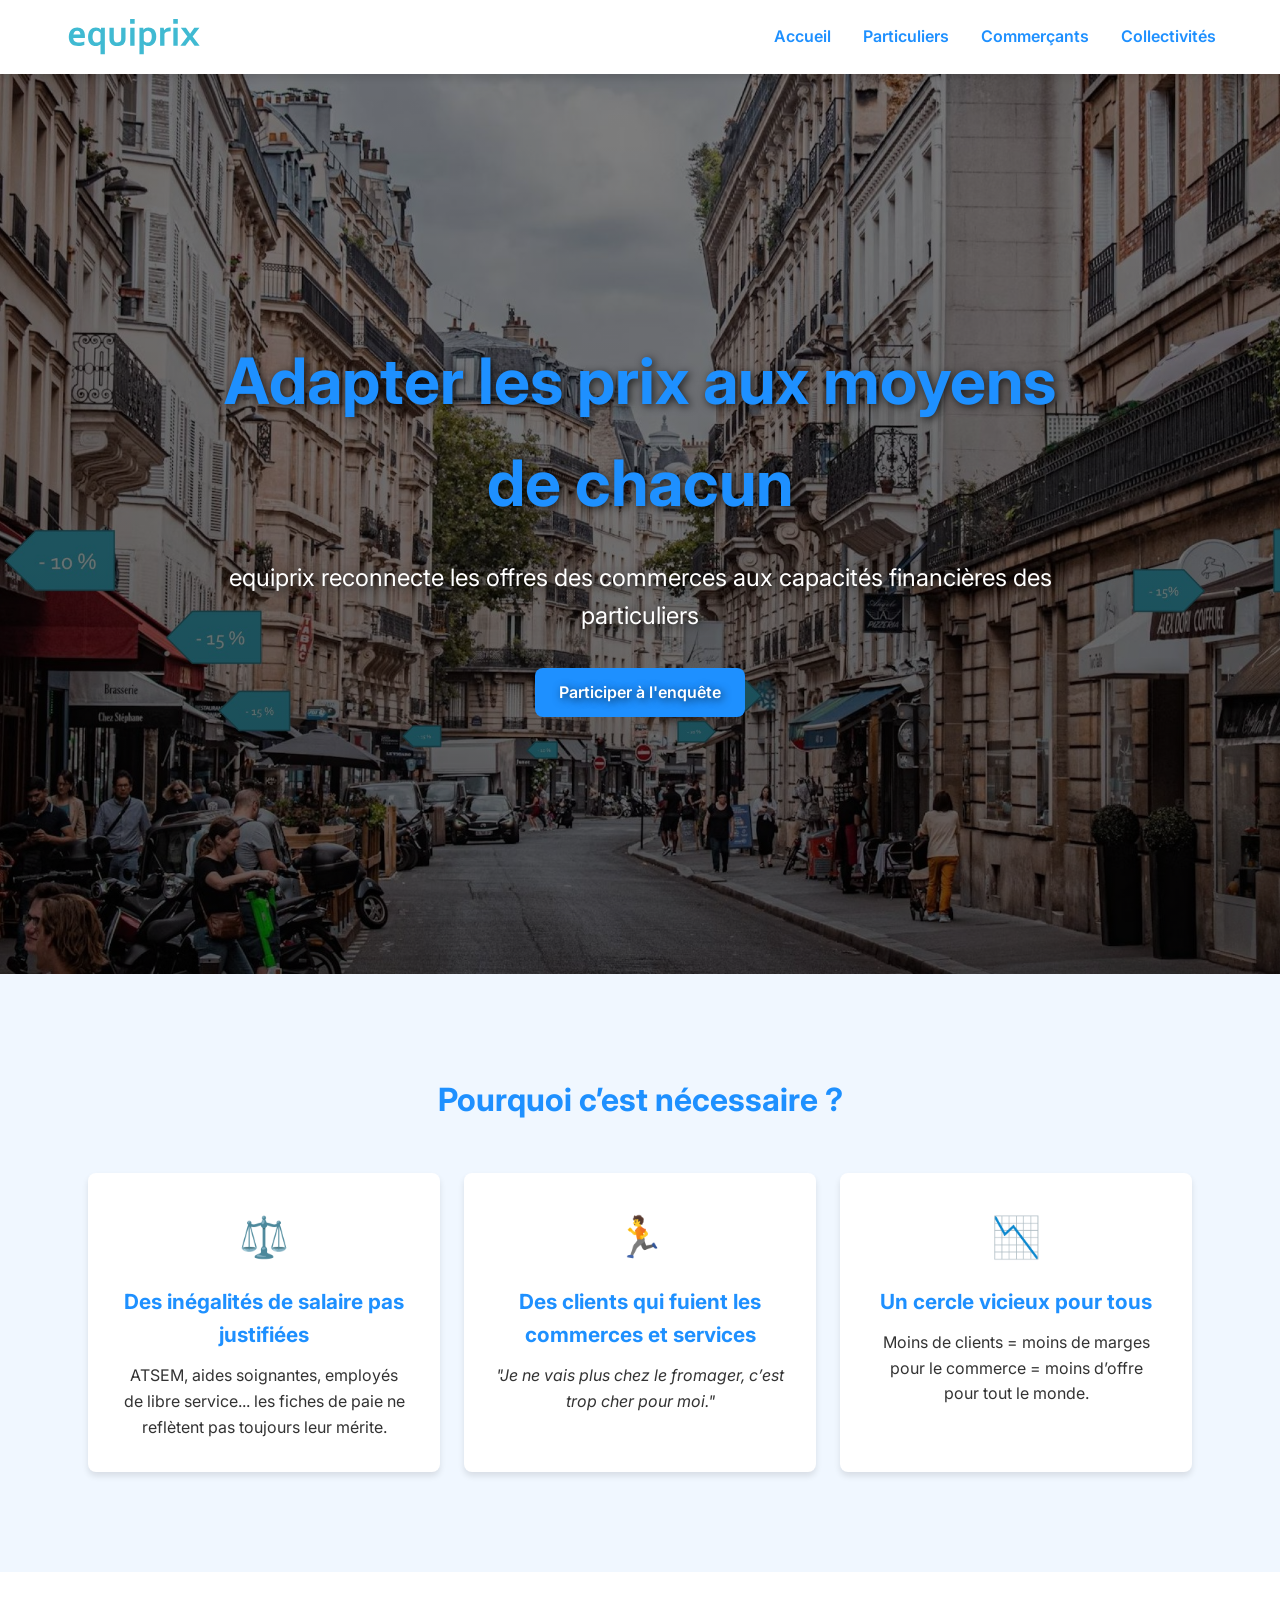
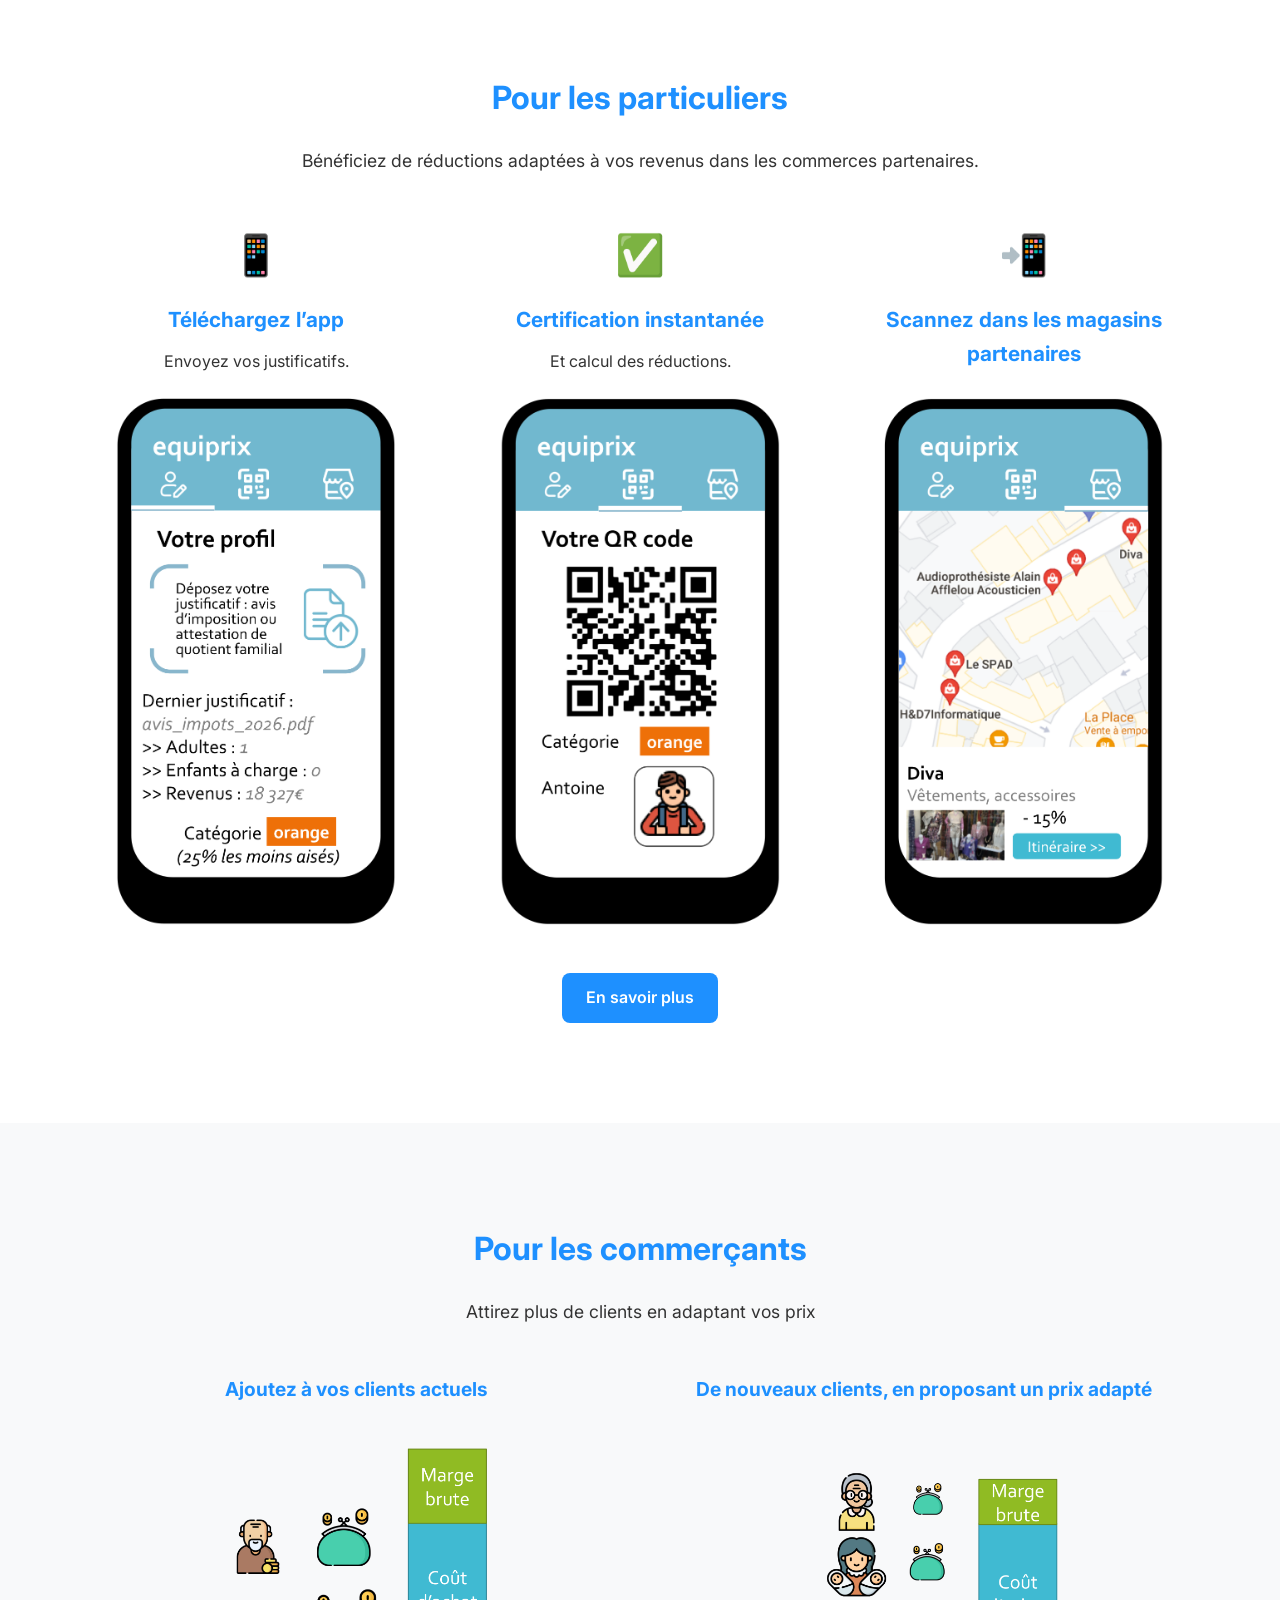
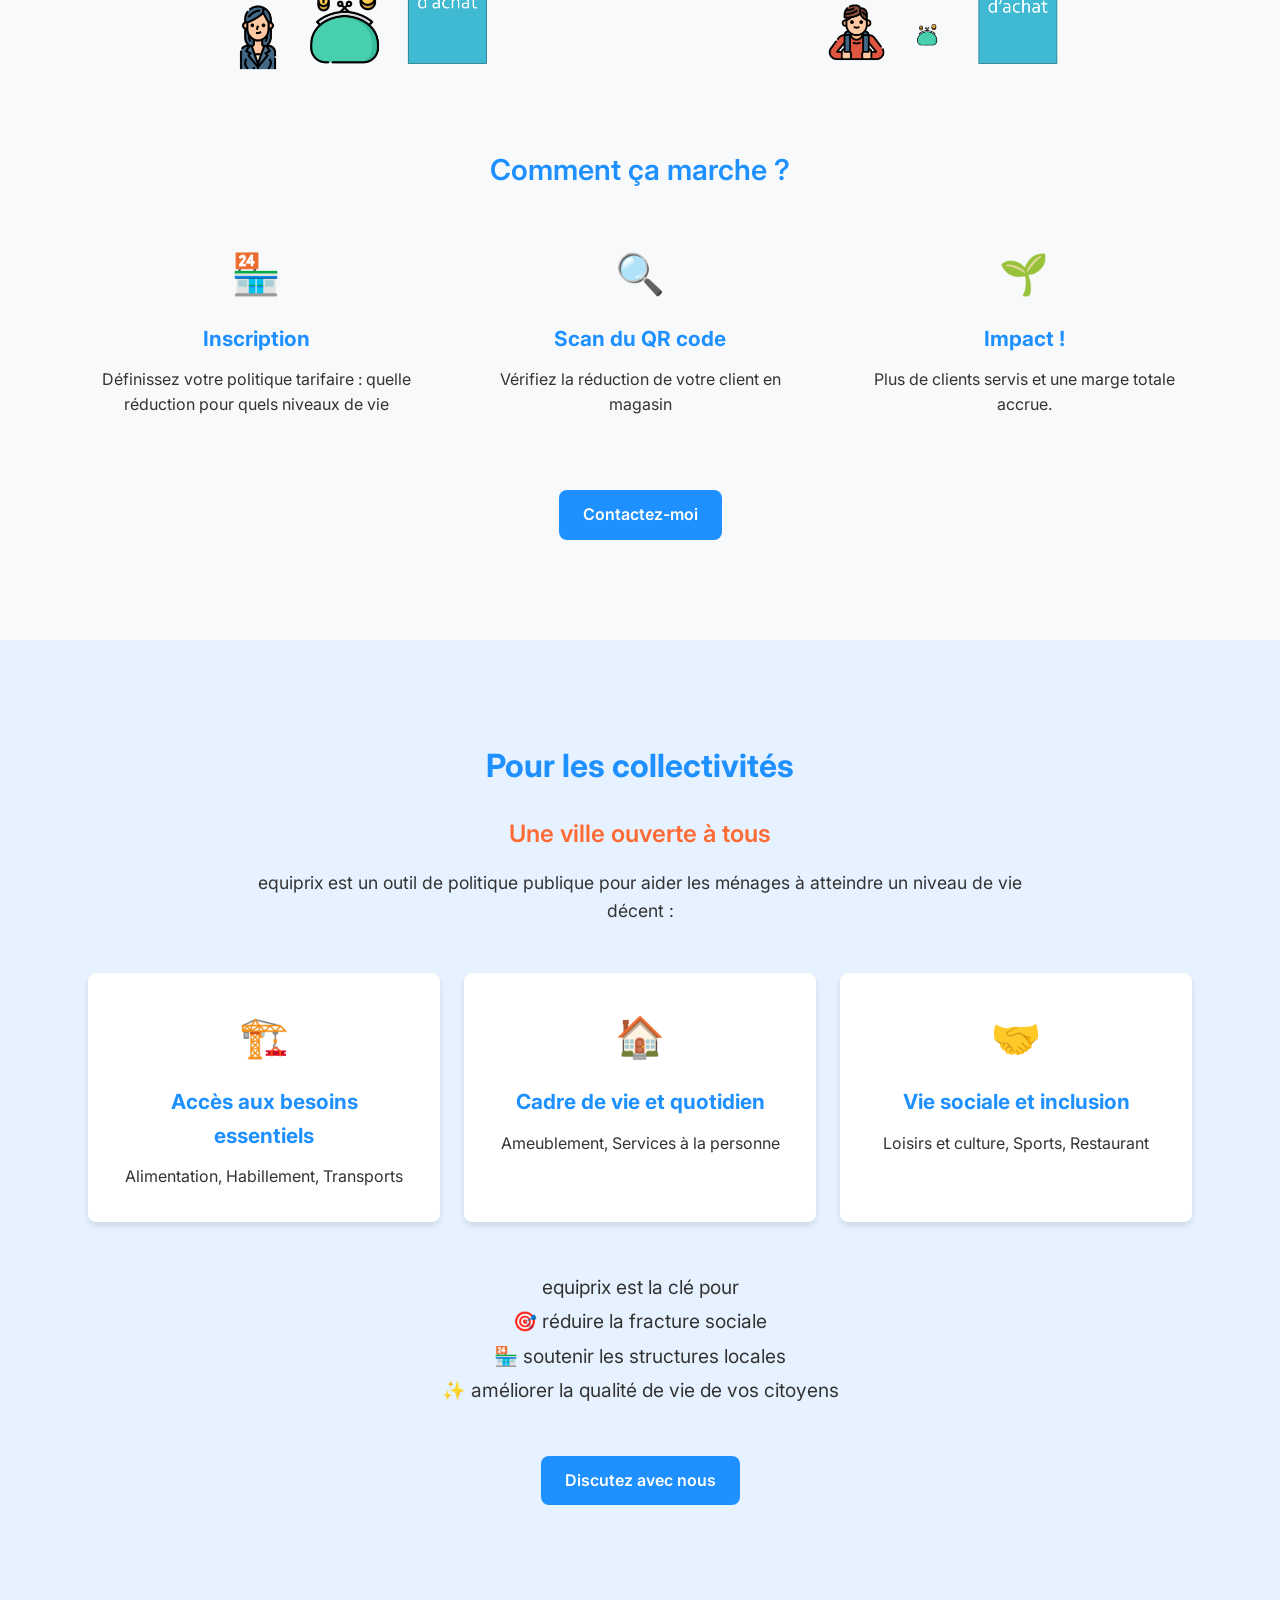
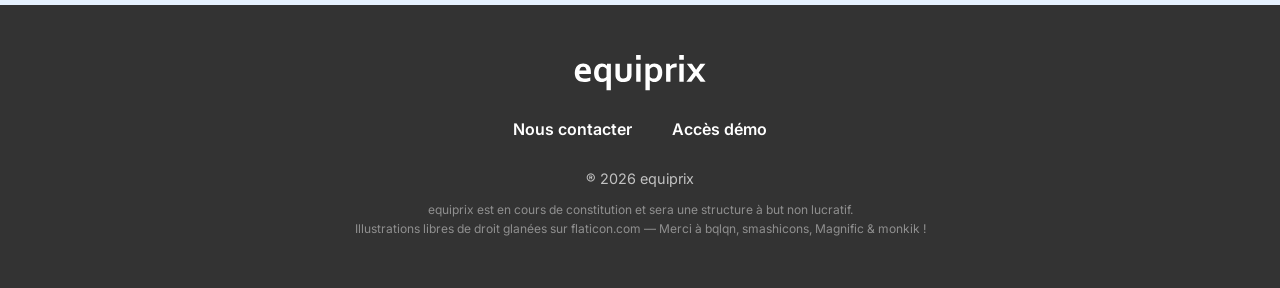
==== index.html @ dc7a2d33 "Ajout Open Graph images" ====
<!DOCTYPE html>
<html lang="fr">
<head>
    <meta charset="UTF-8">
    <meta name="viewport" content="width=device-width, initial-scale=1.0">
    <meta name="description" content="Reconnecter l’offre des commerçants à la capacité financière des particuliers">
    <meta property="og:image" content="../images/OG Page particuliers.jpg" />
    <title>equiprix | Adapter les prix aux moyens de chacun</title>
    
    <!-- Favicon (placeholder) -->
    <link rel="shortcut icon" type="image/png" href="images/favico-equiprix-32px.png" />

    <!-- Google Fonts: Inter -->
    <link rel="preconnect" href="https://fonts.googleapis.com">
    <link rel="preconnect" href="https://fonts.gstatic.com" crossorigin>
    <link href="https://fonts.googleapis.com/css2?family=Inter:wght@400;600;700&display=swap" rel="stylesheet">
    
    <!-- CSS -->
    <link rel="stylesheet" href="style.css">
</head>
<body>
    <!-- Barre de navigation -->
    <nav class="navbar">
        <div class="nav-container">
            <a href="#hero" class="logo">
                <img src="images/logo-equiprix.svg" alt="Logo equiprix" class="logo-img">
            </a>
            
            <!-- Liens desktop -->
            <div class="nav-links">
                <a href="#hero">Accueil</a>
                <a href="/particuliers/">Particuliers</a>
                <a href="#commercants">Commerçants</a>
                <a href="#collectivites">Collectivités</a>
            </div>
            
            <!-- Menu hamburger mobile -->
            <button class="hamburger" aria-label="Menu">☰</button>
        </div>
        
        <!-- Sidebar mobile -->
        <div class="nav-sidebar">
            <a href="#hero">Accueil</a>
            <a href="/particuliers/">Particuliers</a>
            <a href="#commercants">Commerçants</a>
            <a href="#collectivites">Collectivités</a>
        </div>
    </nav>

    <!-- Section Hero -->
    <section id="hero" class="hero fade-in">
        <div class="hero-overlay"></div>
        <div class="hero-content">
            <h1>Adapter les prix aux moyens de chacun</h1>
            <p class="hero-subtitle">
                equiprix reconnecte les offres des commerces aux capacités financières des particuliers
            </p>
            <!-- <a href="#particuliers" class="btn-primary">Découvrir comment</a> -->
            <a href="https://eu.jotform.com/form/262104582721047" class="btn-primary" target="_blank">Participer à l'enquête</a>
        </div>
        <img src="images/hero-background.jpg" alt="Rue commerçante avec réductions" class="hero-bg">
    </section>

    <!-- Section Pourquoi equiprix -->
    <section id="pourquoi" class="section section-why fade-in">
        <div class="container">
            <h2 class="section-title">Pourquoi c’est nécessaire ?</h2>
            <div class="cards">
                <div class="card">
                    <div class="card-icon">⚖️</div>
                    <h3>Des inégalités de salaire pas justifiées</h3>
                    <p>ATSEM, aides soignantes, employés de libre service... les fiches de paie ne reflètent pas toujours leur mérite.</p>
                </div>
                <div class="card">
                    <div class="card-icon">🏃</div>
                    <h3>Des clients qui fuient les commerces et services</h3>
                    <p><em>"Je ne vais plus chez le fromager, c’est trop cher pour moi."</em></p>
                </div>
                <div class="card">
                    <div class="card-icon">📉</div>
                    <h3>Un cercle vicieux pour tous</h3>
                    <p>Moins de clients = moins de marges pour le commerce = moins d’offre pour tout le monde. </p>
                </div>
            </div>
        </div>
    </section>

    <!-- Section Particuliers -->
    <section id="particuliers" class="section section-particuliers fade-in">
        <div class="container">
            <h2 class="section-title">Pour les particuliers</h2>
            <p class="section-intro">Bénéficiez de réductions adaptées à vos revenus dans les commerces partenaires.</p>
            
            <div class="steps">
                <div class="step">
                    <div class="step-icon">📱</div>
                    <h3>Téléchargez l’app</h3>
                    <p>Envoyez vos justificatifs.</p>
                    <img src="images/maquette_particulier_1.png" alt="Maquette application - Téléchargement" class="maquette-image">
                </div>
                <div class="step">
                    <div class="step-icon">✅</div>
                    <h3>Certification instantanée</h3>
                    <p>Et calcul des réductions.</p>
                    <img src="images/maquette_particulier_2.png" alt="Maquette application - Certification" class="maquette-image">
                </div>
                <div class="step">
                    <div class="step-icon">📲</div>
                    <h3>Scannez dans les magasins partenaires</h3>
                    <img src="images/maquette_particulier_3.png" alt="Maquette application - Scan" class="maquette-image">
                </div>
            </div>
            
            <div class="section-cta">
                <a href="/particuliers/" class="btn-primary">En savoir plus</a>
            </div>
        </div>
    </section>

    <!-- Section Commerçants -->
    <section id="commercants" class="section section-commercants fade-in">
        <div class="container">
            <h2 class="section-title">Pour les commerçants</h2>
            <p class="section-intro">Attirez plus de clients en adaptant vos prix</p>
            
            <div class="commercants-intro" >
                <div class="commercants-item">
                    <h4>Ajoutez à vos clients actuels</h4>
                    <img src="images/clients_existants.png" alt="Clients existants" class="maquette-image">
                </div>
                <div class="commercants-item">
                    <h4>De nouveaux clients, en proposant un prix adapté</h4>
                    <img src="images/nouveaux_clients.png" alt="Nouveaux clients" class="maquette-image">
                </div>
            </div>
            
            <h3 class="subsection-title">Comment ça marche ?</h3>
            <div class="steps">
                <div class="step">
                    <div class="step-icon">🏪</div>
                    <h3>Inscription</h3>
                    <p>Définissez votre politique tarifaire : quelle réduction pour quels niveaux de vie</p>
                </div>
                <div class="step">
                    <div class="step-icon">🔍</div>
                    <h3>Scan du QR code</h3>
                    <p>Vérifiez la réduction de votre client en magasin</p>
                </div>
                <div class="step">
                    <div class="step-icon">🌱</div>
                    <h3>Impact !</h3>
                    <p>Plus de clients servis et une marge totale accrue.</p>
                </div>
            </div>
            
            <div class="section-cta">
                <a href="https://c1b33ef6.sibforms.com/v2/serve/[base64]" 
                   class="btn-primary" target="_blank" rel="noopener noreferrer">
                    Contactez-moi
                </a>
            </div>
        </div>
    </section>

    <!-- Section Collectivités -->
    <section id="collectivites" class="section section-collectivites fade-in">
        <div class="container">
            <h2 class="section-title">Pour les collectivités</h2>
            <p class="section-slogan">Une ville ouverte à tous</p>
            <p class="section-intro">
                equiprix est un outil de politique publique pour aider les ménages à atteindre un niveau de vie décent :
            </p>
            
            <div class="piliers">
                <div class="pilier">
                    <div class="pilier-icon">🏗️</div>
                    <h3>Accès aux besoins essentiels</h3>
                    <p>Alimentation, Habillement, Transports</p>
                </div>
                <div class="pilier">
                    <div class="pilier-icon">🏠</div>
                    <h3>Cadre de vie et quotidien</h3>
                    <p>Ameublement, Services à la personne</p>
                </div>
                <div class="pilier">
                    <div class="pilier-icon">🤝</div>
                    <h3>Vie sociale et inclusion</h3>
                    <p>Loisirs et culture, Sports, Restaurant</p>
                </div>
            </div>
            
            <div class="benefices">
                <p class="benefices-text">
                    equiprix est la clé pour
                    <br>🎯 réduire la fracture sociale
                    <br>🏪 soutenir les structures locales
                    <br>✨ améliorer la qualité de vie de vos citoyens
                </p>
            </div>
            
            <div class="section-cta">
                <a href="https://calendar.app.google/3XkuoRgNBXNM6AVt6" 
                   class="btn-primary" target="_blank" rel="noopener noreferrer">
                    Discutez avec nous
                </a>
            </div>
        </div>
    </section>

    <!-- Footer -->
    <footer class="footer">
        <div class="container">
            <div class="footer-content">
                <div class="footer-logo">
                    <img src="images/logo-equiprix.svg" alt="Logo equiprix" class="logo-img">
                </div>
                <div class="footer-links">
                    <a href="mailto:maxime@equiprix.fr" class="footer-link">Nous contacter</a>
                    <a href="https://www.figma.com/proto/oElbUH0pVMuD44kOiHNxs9/Proto-equiprix?node-id=0-1&t=BwuTNyHQGHvzS19R-1" class="footer-link">Accès démo</a>
                </div>

                <p class="copyright">&reg; 2026 equiprix</p>
                <p class="footer-mentions">equiprix est en cours de constitution et sera une structure à but non lucratif.</p>
                <p class="footer-mentions">Illustrations libres de droit glanées sur flaticon.com — Merci à bqlqn, smashicons, Magnific &amp; monkik !</p>
            </div>
        </div>
    </footer>

    <!-- JavaScript -->
    <script>
        // Menu mobile
        document.querySelector(".hamburger").addEventListener("click", function() {
            document.querySelector(".nav-sidebar").classList.toggle("open");
        });

        // Fermer le menu mobile en cliquant sur un lien
        document.querySelectorAll(".nav-sidebar a").forEach(link => {
            link.addEventListener("click", function() {
                document.querySelector(".nav-sidebar").classList.remove("open");
            });
        });

        // Fade-in au scroll
        const observer = new IntersectionObserver((entries) => {
            entries.forEach(entry => {
                if (entry.isIntersecting) {
                    entry.target.classList.add("visible");
                }
            });
        }, {
            threshold: 0.1
        });

        document.querySelectorAll(".fade-in").forEach(el => observer.observe(el));
    </script>
</body>
</html>
---- style.css ----
/* ============================================
   VARIABLES CSS
   ============================================ */
:root {
    --primary-color: #1E90FF;
    --secondary-color: #FF6B35;
    --light-gray: #F8F9FA;
    --dark-gray: #333;
    --white: #FFFFFF;
    --shadow: 0 4px 6px rgba(0, 0, 0, 0.1);
    --shadow-hover: 0 6px 12px rgba(0, 0, 0, 0.15);
    --border-radius: 8px;
    --transition: all 0.3s ease;
    
    /* Couleurs de fond pour les sections */
    --bg-why: #F0F7FF;
    --bg-particuliers: #FFFFFF;
    --bg-commercants: #F8F9FA;
    --bg-collectivites: #E6F2FF;
}

/* ============================================
   RESET & BASE
   ============================================ */
* {
    margin: 0;
    padding: 0;
    box-sizing: border-box;
}

html {
    scroll-behavior: smooth;
}

body {
    font-family: 'Inter', sans-serif;
    line-height: 1.6;
    color: var(--dark-gray);
    background-color: var(--white);
    overflow-x: hidden;
}

/* ============================================
   NAVIGATION
   ============================================ */
.navbar {
    position: sticky;
    top: 0;
    background-color: var(--white);
    box-shadow: var(--shadow);
    z-index: 1000;
    padding: 16px 0;
}

.nav-container {
    max-width: 1200px;
    margin: 0 auto;
    padding: 0 24px;
    display: flex;
    justify-content: space-between;
    align-items: center;
}

.logo {
    display: flex;
    align-items: center;
    text-decoration: none;
}

.logo-img {
    height: 40px;
    width: auto;
}

.nav-links {
    display: none;
    gap: 32px;
}

.nav-links a {
    text-decoration: none;
    color: var(--primary-color);
    font-weight: 600;
    transition: var(--transition);
    padding: 8px 0;
    position: relative;
}

.nav-links a::after {
    content: '';
    position: absolute;
    bottom: 0;
    left: 0;
    width: 0;
    height: 2px;
    background-color: var(--secondary-color);
    transition: var(--transition);
}

.nav-links a:hover {
    color: var(--secondary-color);
}

.nav-links a:hover::after {
    width: 100%;
}

/* Hamburger menu (mobile) */
.hamburger {
    display: block;
    background: none;
    border: none;
    font-size: 1.5rem;
    cursor: pointer;
    color: var(--primary-color);
    padding: 8px;
}

/* Sidebar mobile */
.nav-sidebar {
    position: fixed;
    top: 0;
    right: -100%;
    width: 80%;
    max-width: 300px;
    height: 100vh;
    background-color: rgba(255, 255, 255, 0.98);
    box-shadow: -4px 0 12px rgba(0, 0, 0, 0.1);
    padding: 80px 24px 24px;
    display: flex;
    flex-direction: column;
    gap: 24px;
    transition: var(--transition);
    z-index: 999;
}

.nav-sidebar.open {
    right: 0;
}

.nav-sidebar a {
    text-decoration: none;
    color: var(--primary-color);
    font-weight: 600;
    font-size: 1.1rem;
    padding: 12px 0;
    border-bottom: 1px solid rgba(0, 0, 0, 0.05);
}

.nav-sidebar a:hover {
    color: var(--secondary-color);
}

/* ============================================
   SECTIONS
   ============================================ */
.section {
    padding: 80px 0;
}

.container {
    max-width: 1200px;
    margin: 0 auto;
    padding: 0 24px;
}

.section-title {
    text-align: center;
    color: var(--primary-color);
    font-size: 2rem;
    font-weight: 700;
    margin-bottom: 24px;
}

.section-slogan {
    text-align: center;
    color: var(--secondary-color);
    font-size: 1.5rem;
    font-weight: 600;
    margin-bottom: 16px;
}

.section-intro {
    text-align: center;
    font-size: 1.1rem;
    color: var(--dark-gray);
    max-width: 800px;
    margin: 0 auto 48px;
}

.subsection-title {
    text-align: center;
    color: var(--primary-color);
    font-size: 1.8rem;
    font-weight: 600;
    margin: 48px 0 32px;
}

.section-cta {
    text-align: center;
    margin-top: 48px;
}

/* Couleurs de fond pour chaque section */
.section-why {
    background-color: var(--bg-why);
}

.section-particuliers {
    background-color: var(--bg-particuliers);
}

.section-commercants {
    background-color: var(--bg-commercants);
}

.section-collectivites {
    background-color: var(--bg-collectivites);
}

/* ============================================
   HERO
   ============================================ */
.hero {
    position: relative;
    height: 100vh;
    min-height: 600px;
    display: flex;
    align-items: center;
    justify-content: center;
    overflow: hidden;
    color: var(--white);
}

.hero-bg {
    position: absolute;
    top: 0;
    left: 0;
    width: 100%;
    height: 100%;
    object-fit: cover;
    z-index: -1;
}

.hero-overlay {
    position: absolute;
    top: 0;
    left: 0;
    width: 100%;
    height: 100%;
    /* Modification 1: gradient plus sombre pour meilleure lisibilite */
    background: linear-gradient(to bottom, rgba(0, 0, 0, 0.5), rgba(0, 0, 0, 0.6));
    z-index: 0;
}

.hero-content {
    text-align: center;
    z-index: 1;
    max-width: 900px;
    padding: 0 24px;
    text-shadow: 2px 2px 8px rgba(0, 0, 0, 0.7);
}

.hero h1 {
    font-size: 2.5rem;
    font-weight: 700;
    margin-bottom: 24px;
    color: var(--primary-color);
}

.hero-subtitle {
    font-size: 1.2rem;
    margin-bottom: 32px;
    line-height: 1.6;
}

/* ============================================
   CARTES (Pourquoi equiprix)
   ============================================ */
.cards {
    display: grid;
    grid-template-columns: 1fr;
    gap: 24px;
    margin-top: 48px;
}

.card {
    background-color: var(--white);
    border-radius: var(--border-radius);
    padding: 32px;
    box-shadow: var(--shadow);
    text-align: center;
    transition: var(--transition);
}

.card:hover {
    transform: translateY(-4px);
    box-shadow: var(--shadow-hover);
}

.card-icon {
    font-size: 2.5rem;
    margin-bottom: 16px;
}

.card h3 {
    color: var(--primary-color);
    font-size: 1.3rem;
    margin-bottom: 12px;
}

.card p {
    color: var(--dark-gray);
    line-height: 1.6;
}

/* ============================================
   STEPS (Particuliers & Commercants)
   ============================================ */
.steps {
    display: grid;
    grid-template-columns: 1fr;
    gap: 48px;
    margin-top: 48px;
    align-items: stretch;
}


.step {
    text-align: center;
    display: flex;
    flex-direction: column;
}

.step-icon {
    font-size: 2.5rem;
    margin-bottom: 16px;
}

.step h3 {
    color: var(--primary-color);
    font-size: 1.3rem;
    margin-bottom: 12px;
}

.step p {
    color: var(--dark-gray);
    margin-bottom: 24px;
}

.step img.maquette-image {
    margin-top: auto;
    margin-bottom: 0;
}

/* ============================================
   COMMERCANTS INTRO
   ============================================ */
.commercants-intro {
    display: grid;
    grid-template-columns: 1fr;
    gap: 32px;
    margin-top: 32px;
    justify-items: center;
    align-items: end;
}

.commercants-item {
    text-align: center;
}

.commercants-item h4 {
    color: var(--primary-color);
    font-size: 1.2rem;
    margin-bottom: 16px;
}

/* ============================================
   MAQUETTES
   ============================================ */
.maquette-image {
    width: 100%;
    max-width: 280px;
    border-radius: var(--border-radius);
    /* Modification 2: suppression de l'ombre */
    box-shadow: none;
    margin: 24px auto;
    display: block;
    position: relative;
    bottom: 0;

}

/* Conteneur pour aligner les images par le bas */
.maquette-container {
    display: flex;
    flex-direction: column;
    align-items: center;
    justify-content: flex-end;
    min-height: 300px;
    width: 100%;
}

/* ============================================
   COLLECTIVITES
   ============================================ */
.piliers {
    display: grid;
    grid-template-columns: 1fr;
    gap: 24px;
    margin-top: 48px;
}

.pilier {
    background-color: var(--white);
    border-radius: var(--border-radius);
    padding: 32px;
    box-shadow: var(--shadow);
    text-align: center;
    transition: var(--transition);
}

.pilier:hover {
    transform: translateY(-4px);
    box-shadow: var(--shadow-hover);
}

.pilier-icon {
    font-size: 2.5rem;
    margin-bottom: 16px;
}

.pilier h3 {
    color: var(--primary-color);
    font-size: 1.3rem;
    margin-bottom: 12px;
}

.pilier p {
    color: var(--dark-gray);
    line-height: 1.6;
}

.benefices {
    margin-top: 48px;
    text-align: center;
}

.benefices-text {
    font-size: 1.2rem;
    color: var(--dark-gray);
    line-height: 1.8;
    max-width: 800px;
    margin: 0 auto;
}

/* ============================================
   FOOTER
   ============================================ */
.footer {
    background-color: var(--dark-gray);
    color: var(--white);
    padding: 48px 0;
}

.footer-content {
    text-align: center;
}

.footer-logo {
    display: flex;
    align-items: center;
    justify-content: center;
    margin-bottom: 24px;
}

.footer-logo .logo-img {
    height: 40px;
    filter: brightness(0) invert(1);
}

.footer-link {
    color: var(--white);
    text-decoration: none;
    font-weight: 600;
    transition: var(--transition);
}

.footer-link:hover {
    color: var(--secondary-color);
}

/* Liens principaux du footer, aérés sur une même ligne */
.footer-links {
    display: flex;
    justify-content: center;
    flex-wrap: wrap;
    gap: 8px 40px;
    margin-bottom: 24px;
}

.copyright {
    margin-top: 0px;
    margin-bottom: 12px;
    color: rgba(255, 255, 255, 0.7);
    font-size: 0.9rem;
}

/* Mentions secondaires : discrètes, pas des infos essentielles */
.footer-mentions {
    margin: 2px 0;
    color: rgba(255, 255, 255, 0.45);
    font-size: 0.75rem;
    line-height: 1.4;
    max-width: 640px;
    margin-left: auto;
    margin-right: auto;
}

/* ============================================
   BOUTONS
   ============================================ */
.btn-primary {
    display: inline-block;
    background-color: var(--primary-color);
    color: var(--white);
    border: none;
    padding: 12px 24px;
    border-radius: var(--border-radius);
    cursor: pointer;
    transition: var(--transition);
    text-decoration: none;
    font-weight: 600;
    font-size: 1rem;
}

.btn-primary:hover {
    background-color: #1976D2;
    transform: translateY(-2px);
    box-shadow: 0 6px 12px rgba(30, 144, 255, 0.3);
}

/* ============================================
   ANIMATIONS
   ============================================ */
.fade-in {
    opacity: 0;
    transform: translateY(20px);
    transition: opacity 0.6s ease, transform 0.6s ease;
}

.fade-in.visible {
    opacity: 1;
    transform: translateY(0);
}

/* ============================================
   RESPONSIVE
   ============================================ */
@media (min-width: 768px) {
    .nav-links {
        display: flex;
    }
    
    .hamburger {
        display: none;
    }
    
    .section {
        padding: 100px 0;
    }
    
    .hero h1 {
        font-size: 3.5rem;
    }
    
    .hero-subtitle {
        font-size: 1.5rem;
    }
    
    .cards {
        grid-template-columns: repeat(3, 1fr);
    }
    
    .steps {
        grid-template-columns: repeat(3, 1fr);
    }
    
    .commercants-intro {
        grid-template-columns: repeat(2, 1fr);
    }
    
    .piliers {
        grid-template-columns: repeat(3, 1fr);
    }

    /* Modification 3: Alignement des images par le bas sur desktop */
    .step,
    .commercants-item {
        display: flex;
        flex-direction: column;
        align-items: center;
    }
    
    .maquette-container {
        flex: 1;
        display: flex;
        flex-direction: column;
        justify-content: flex-end;
        align-items: center;
    }
}

@media (min-width: 1024px) {
    .container {
        padding: 0 48px;
    }
    
    .hero h1 {
        font-size: 4rem;
    }
}

/* ============================================
   UTILITAIRES
   ============================================ */
/* Masquer le sidebar par defaut sur desktop */
@media (min-width: 768px) {
    .nav-sidebar {
        display: none;
    }
}
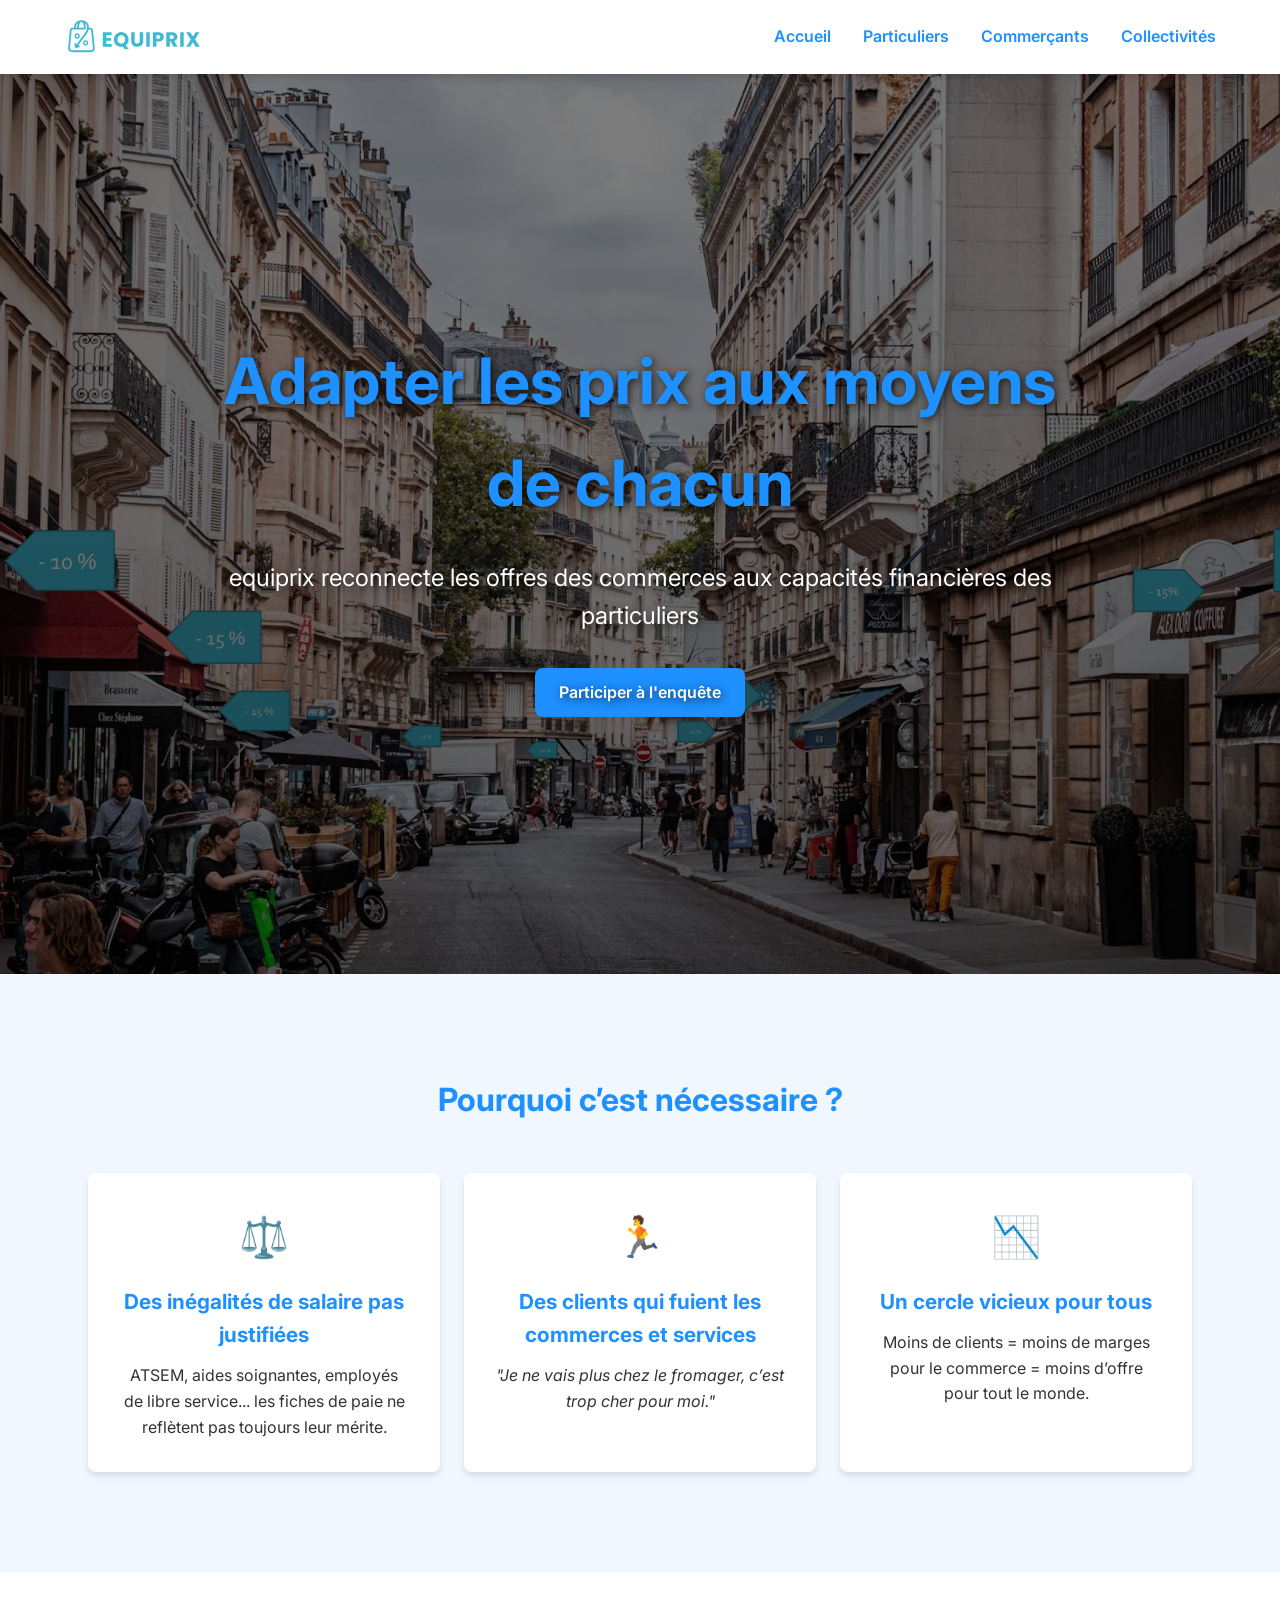
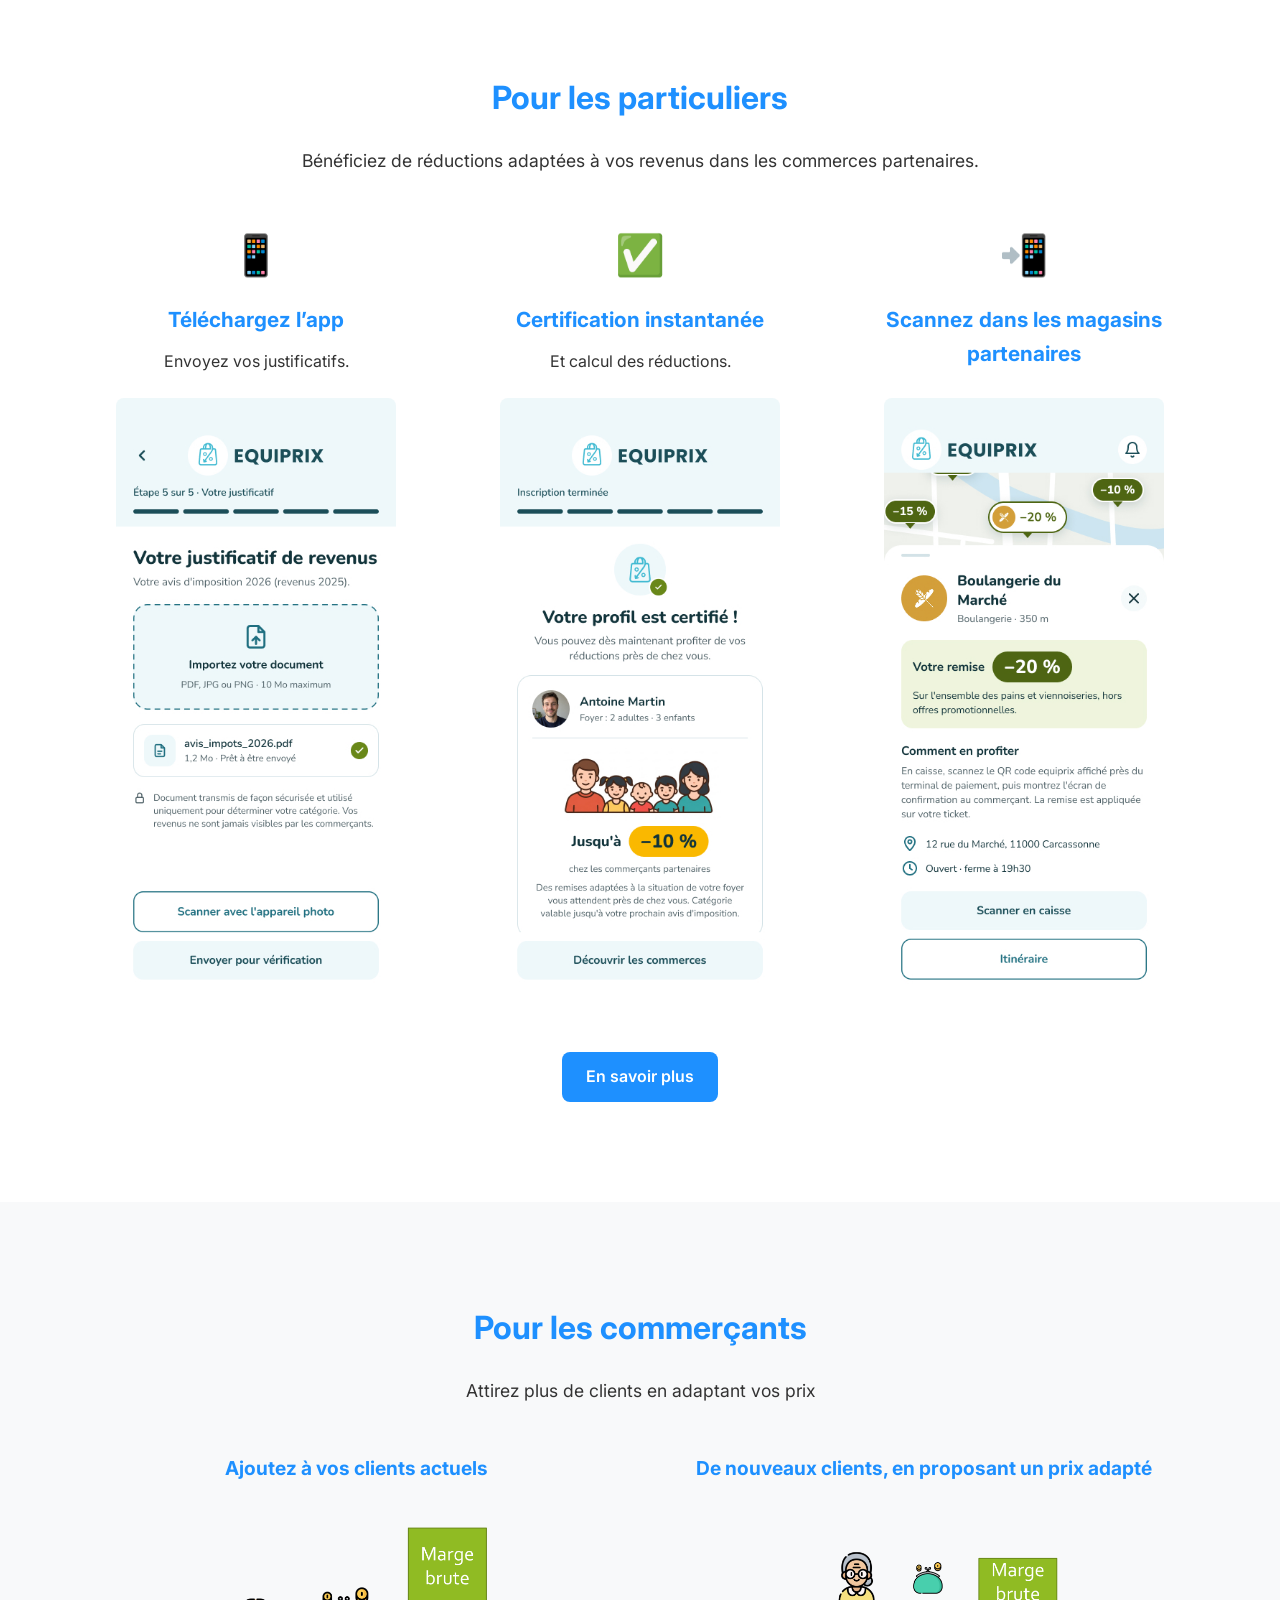
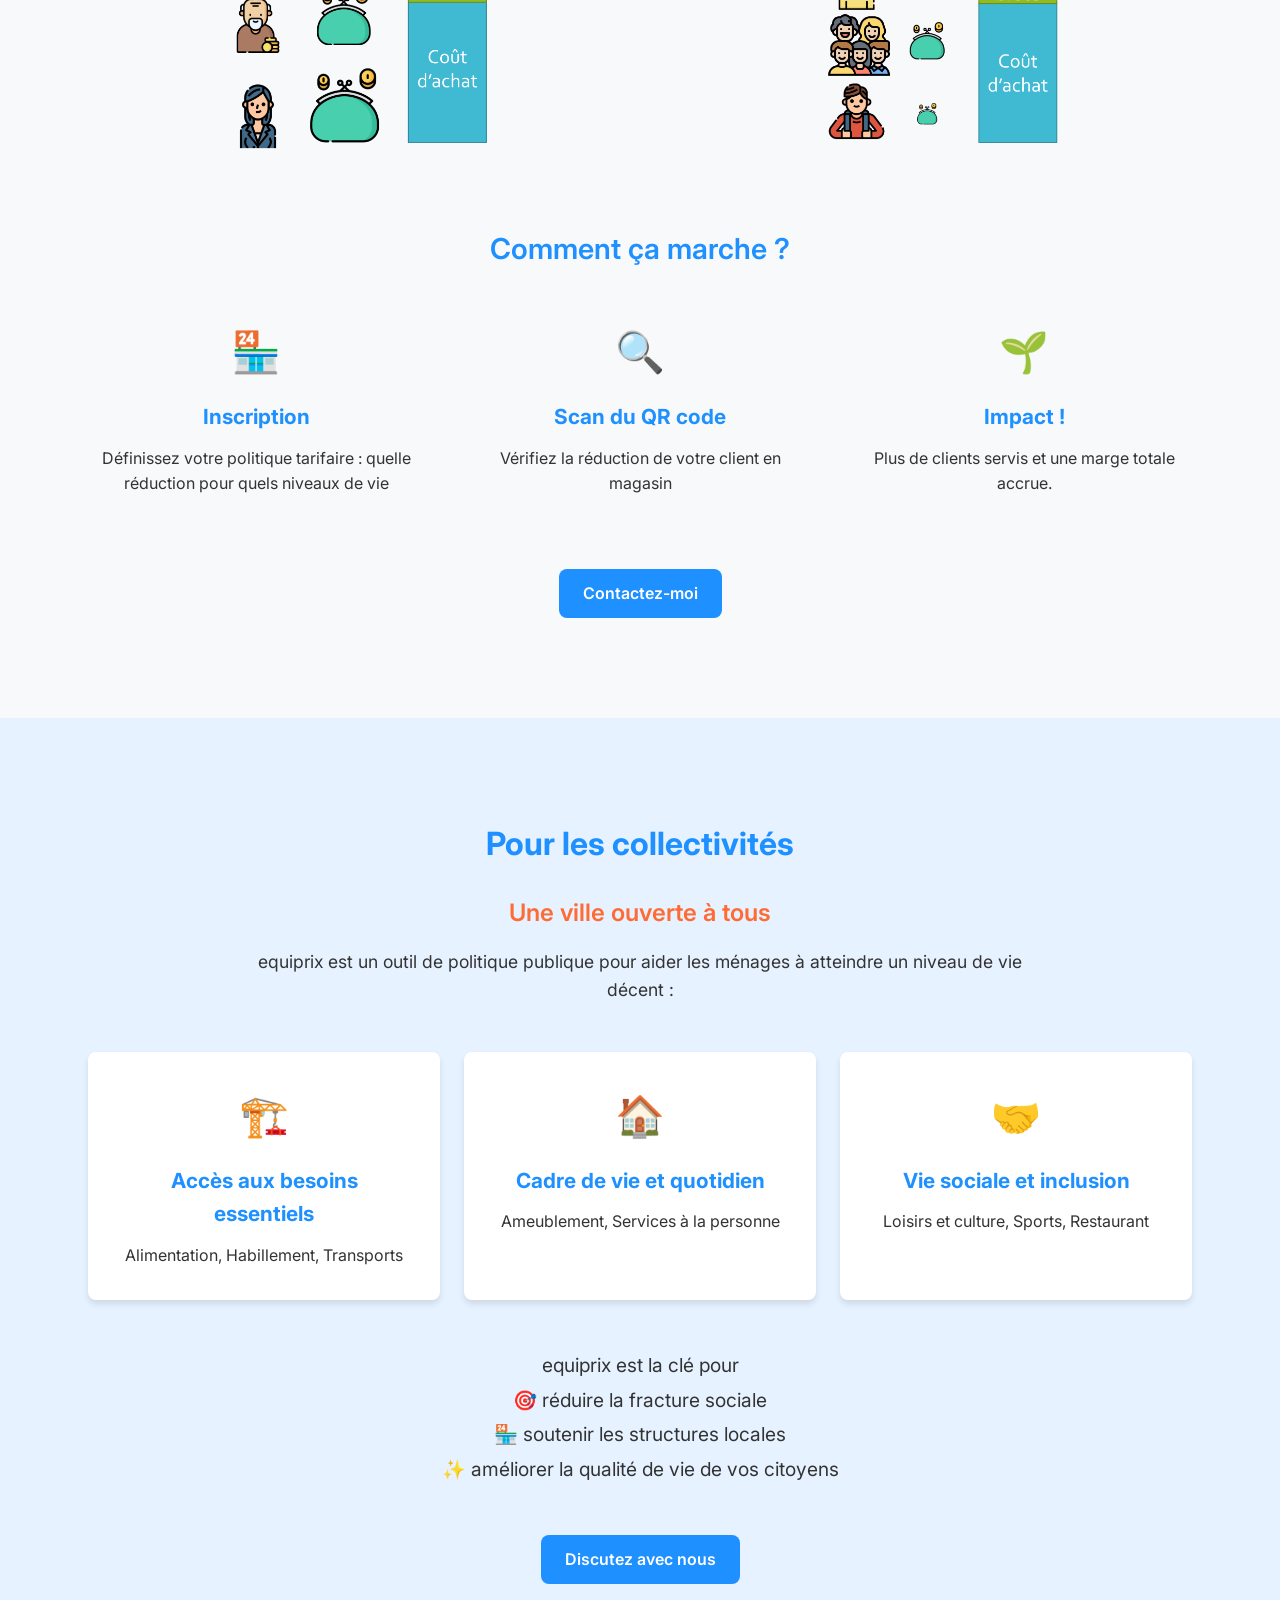
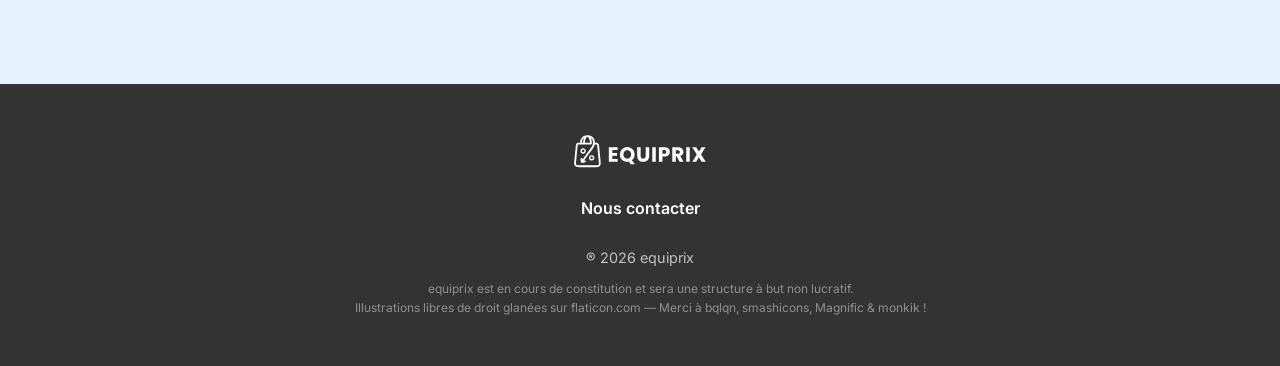
==== commit 9bffac68: "New logo, new wireframes, changed contact, removed demo link." ====
--- a/index.html
+++ b/index.html
@@ -4,9 +4,9 @@
     <meta charset="UTF-8">
     <meta name="viewport" content="width=device-width, initial-scale=1.0">
     <meta name="description" content="Reconnecter l’offre des commerçants à la capacité financière des particuliers">
-    <meta property="og:image" content="../images/OG Page particuliers.jpg" />
+    <meta property="og:image" content="https://equiprix.fr/images/OG_equiprix_adapter_les_tarifs_pour_les_commerces.jpg" />
     <title>equiprix | Adapter les prix aux moyens de chacun</title>
-    
+    <script defer src="https://cloud.umami.is/script.js" data-website-id="9e775384-e8e4-40e0-8134-9203e52e551f"></script>
     <!-- Favicon (placeholder) -->
     <link rel="shortcut icon" type="image/png" href="images/favico-equiprix-32px.png" />
 
@@ -96,18 +96,18 @@
                     <div class="step-icon">📱</div>
                     <h3>Téléchargez l’app</h3>
                     <p>Envoyez vos justificatifs.</p>
-                    <img src="images/maquette_particulier_1.png" alt="Maquette application - Téléchargement" class="maquette-image">
+                    <img src="images/app-particulier-1.jpg" alt="Maquette application - Téléchargement" class="maquette-image">
                 </div>
                 <div class="step">
                     <div class="step-icon">✅</div>
                     <h3>Certification instantanée</h3>
                     <p>Et calcul des réductions.</p>
-                    <img src="images/maquette_particulier_2.png" alt="Maquette application - Certification" class="maquette-image">
+                    <img src="images/app-particulier-2.jpg" alt="Maquette application - Certification" class="maquette-image">
                 </div>
                 <div class="step">
                     <div class="step-icon">📲</div>
                     <h3>Scannez dans les magasins partenaires</h3>
-                    <img src="images/maquette_particulier_3.png" alt="Maquette application - Scan" class="maquette-image">
+                    <img src="images/app-particulier-3.jpg" alt="Maquette application - Scan" class="maquette-image">
                 </div>
             </div>
             
@@ -215,8 +215,7 @@
                     <img src="images/logo-equiprix.svg" alt="Logo equiprix" class="logo-img">
                 </div>
                 <div class="footer-links">
-                    <a href="mailto:maxime@equiprix.fr" class="footer-link">Nous contacter</a>
-                    <a href="https://www.figma.com/proto/oElbUH0pVMuD44kOiHNxs9/Proto-equiprix?node-id=0-1&t=BwuTNyHQGHvzS19R-1" class="footer-link">Accès démo</a>
+                    <a href="mailto:contact@equiprix.fr" class="footer-link">Nous contacter</a>
                 </div>
 
                 <p class="copyright">&reg; 2026 equiprix</p>
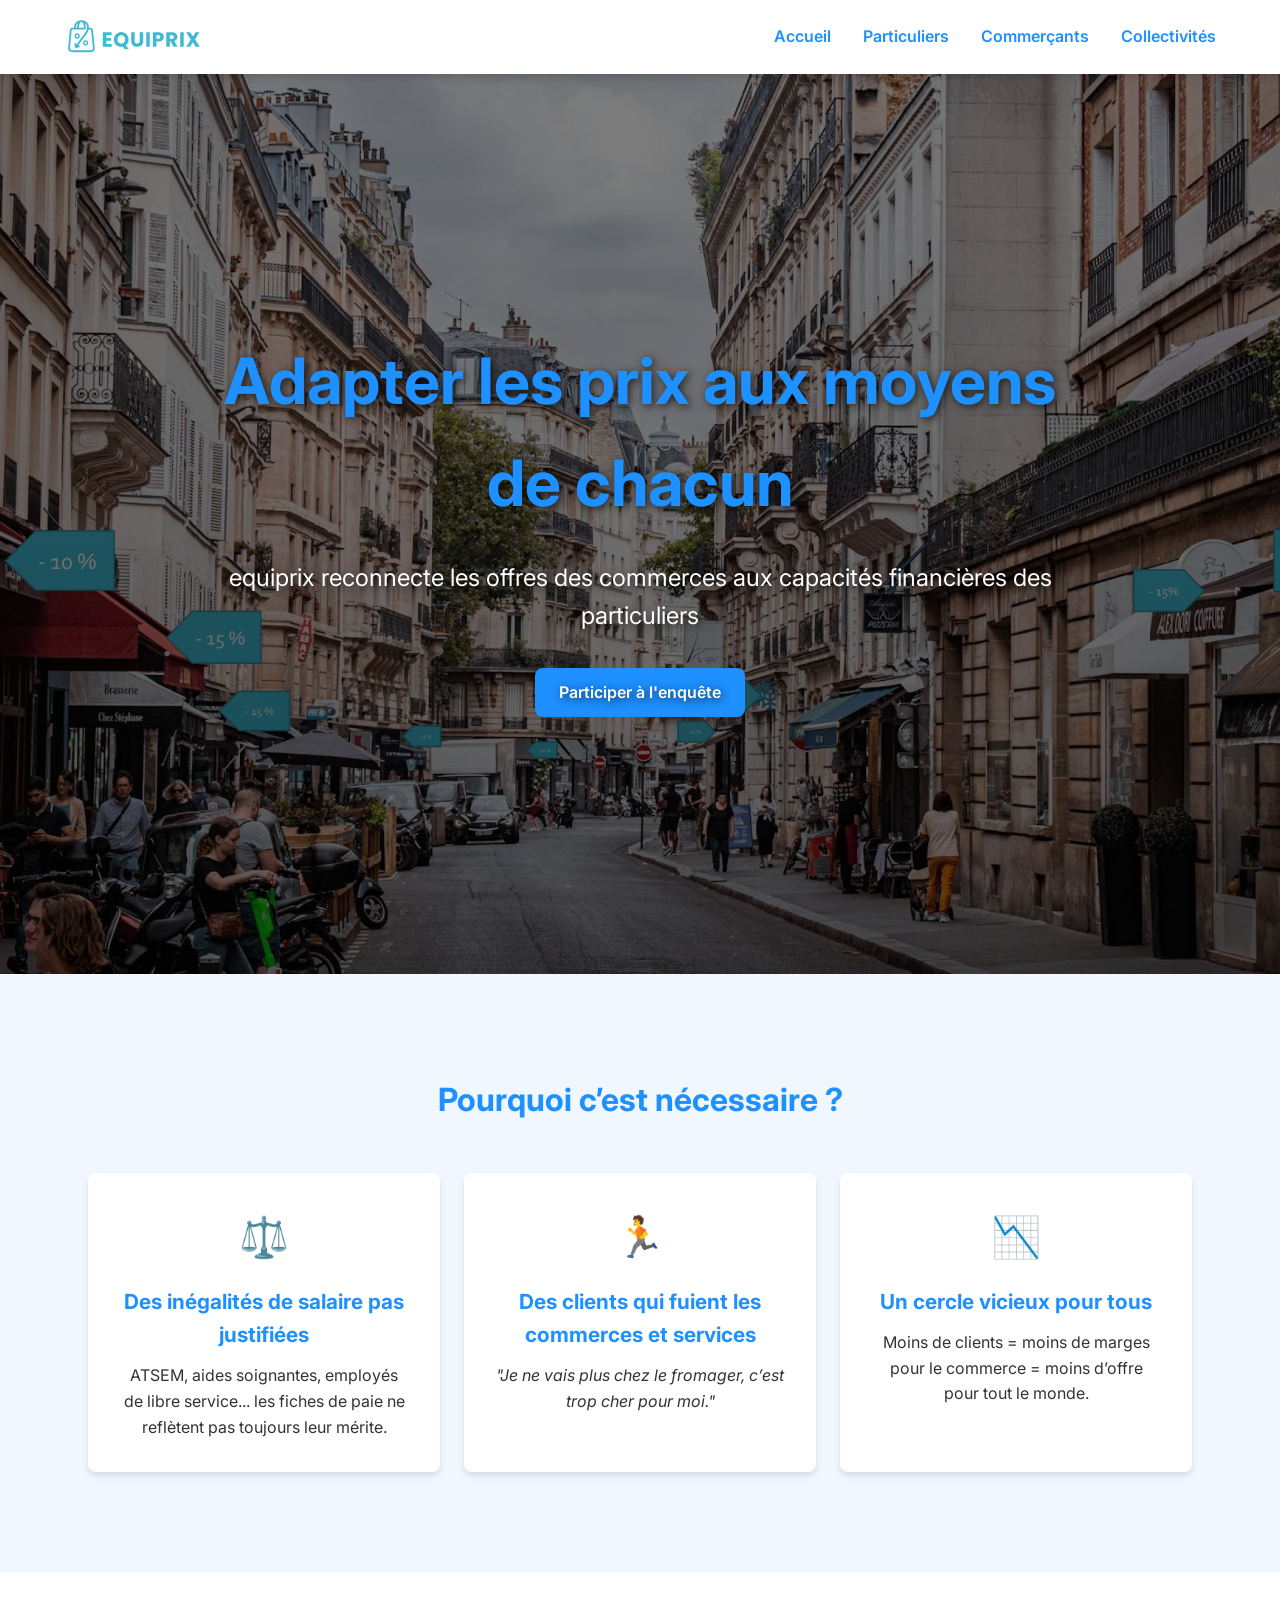
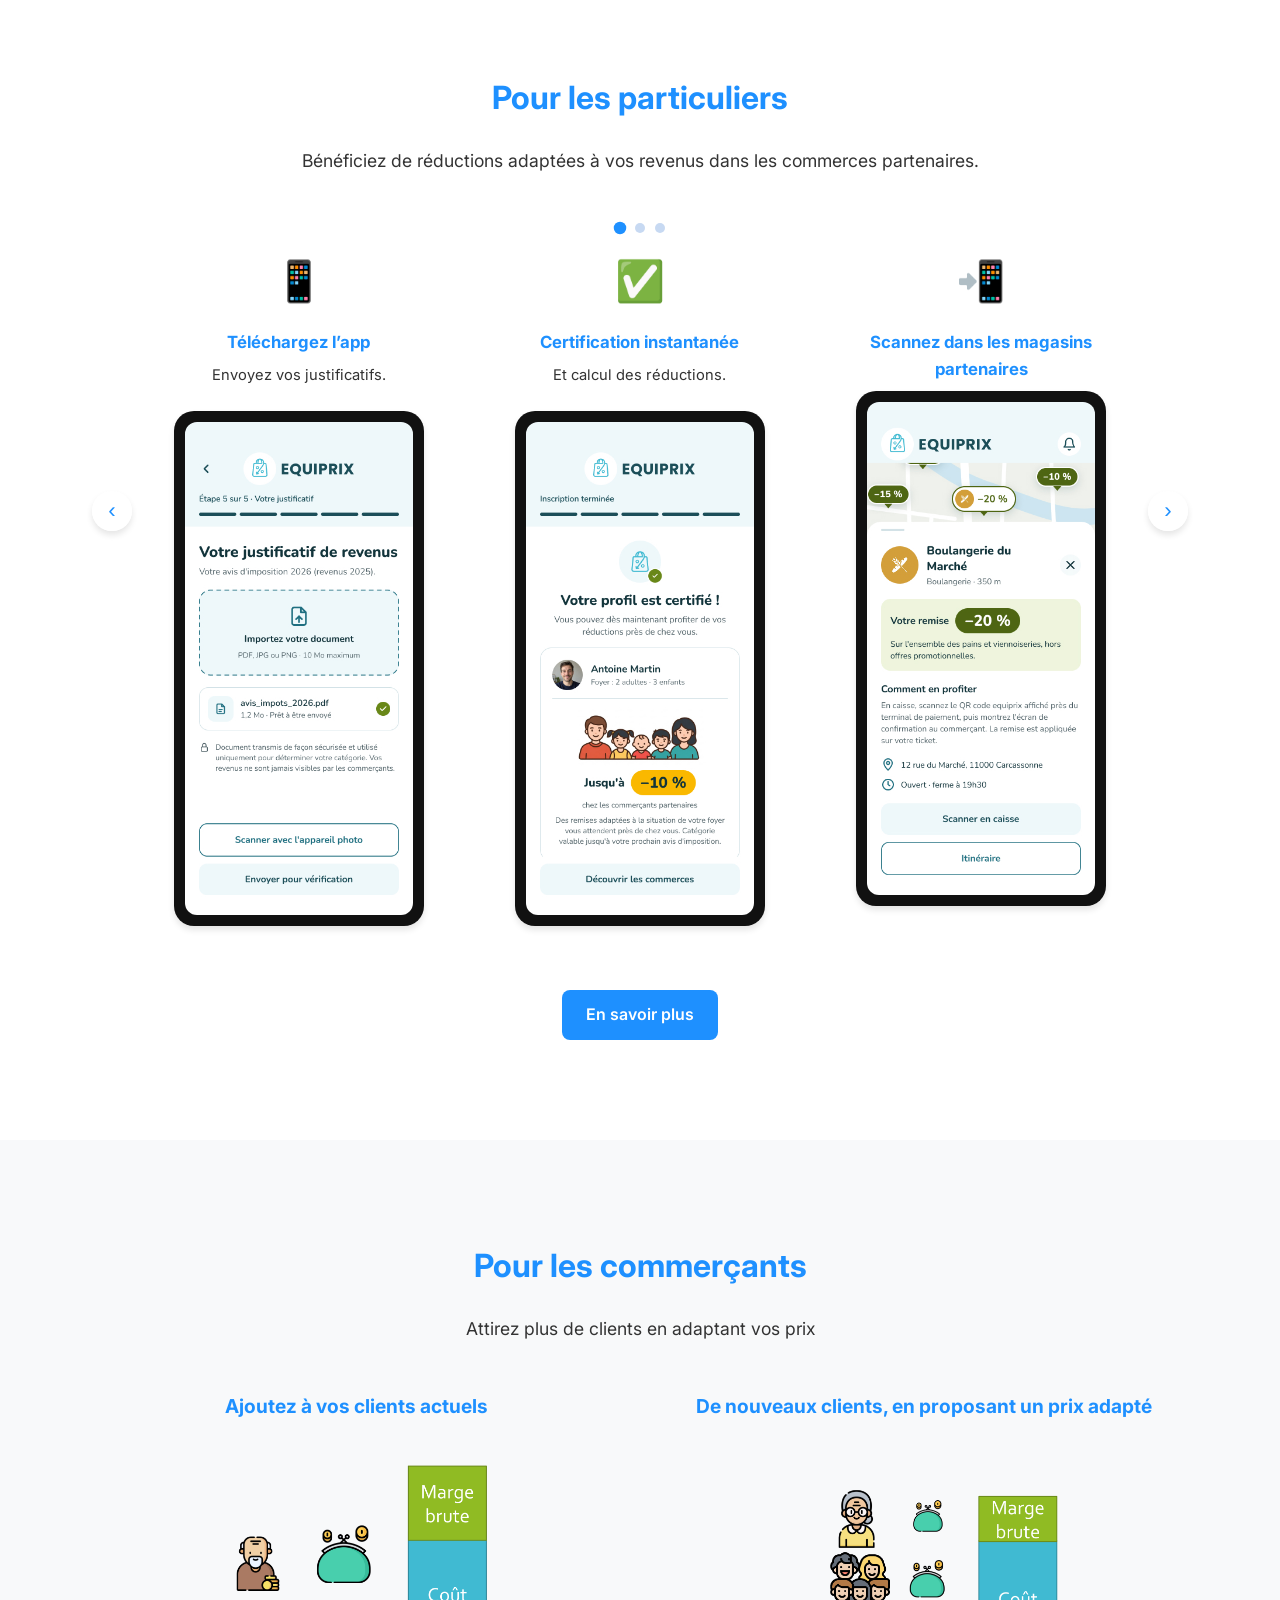
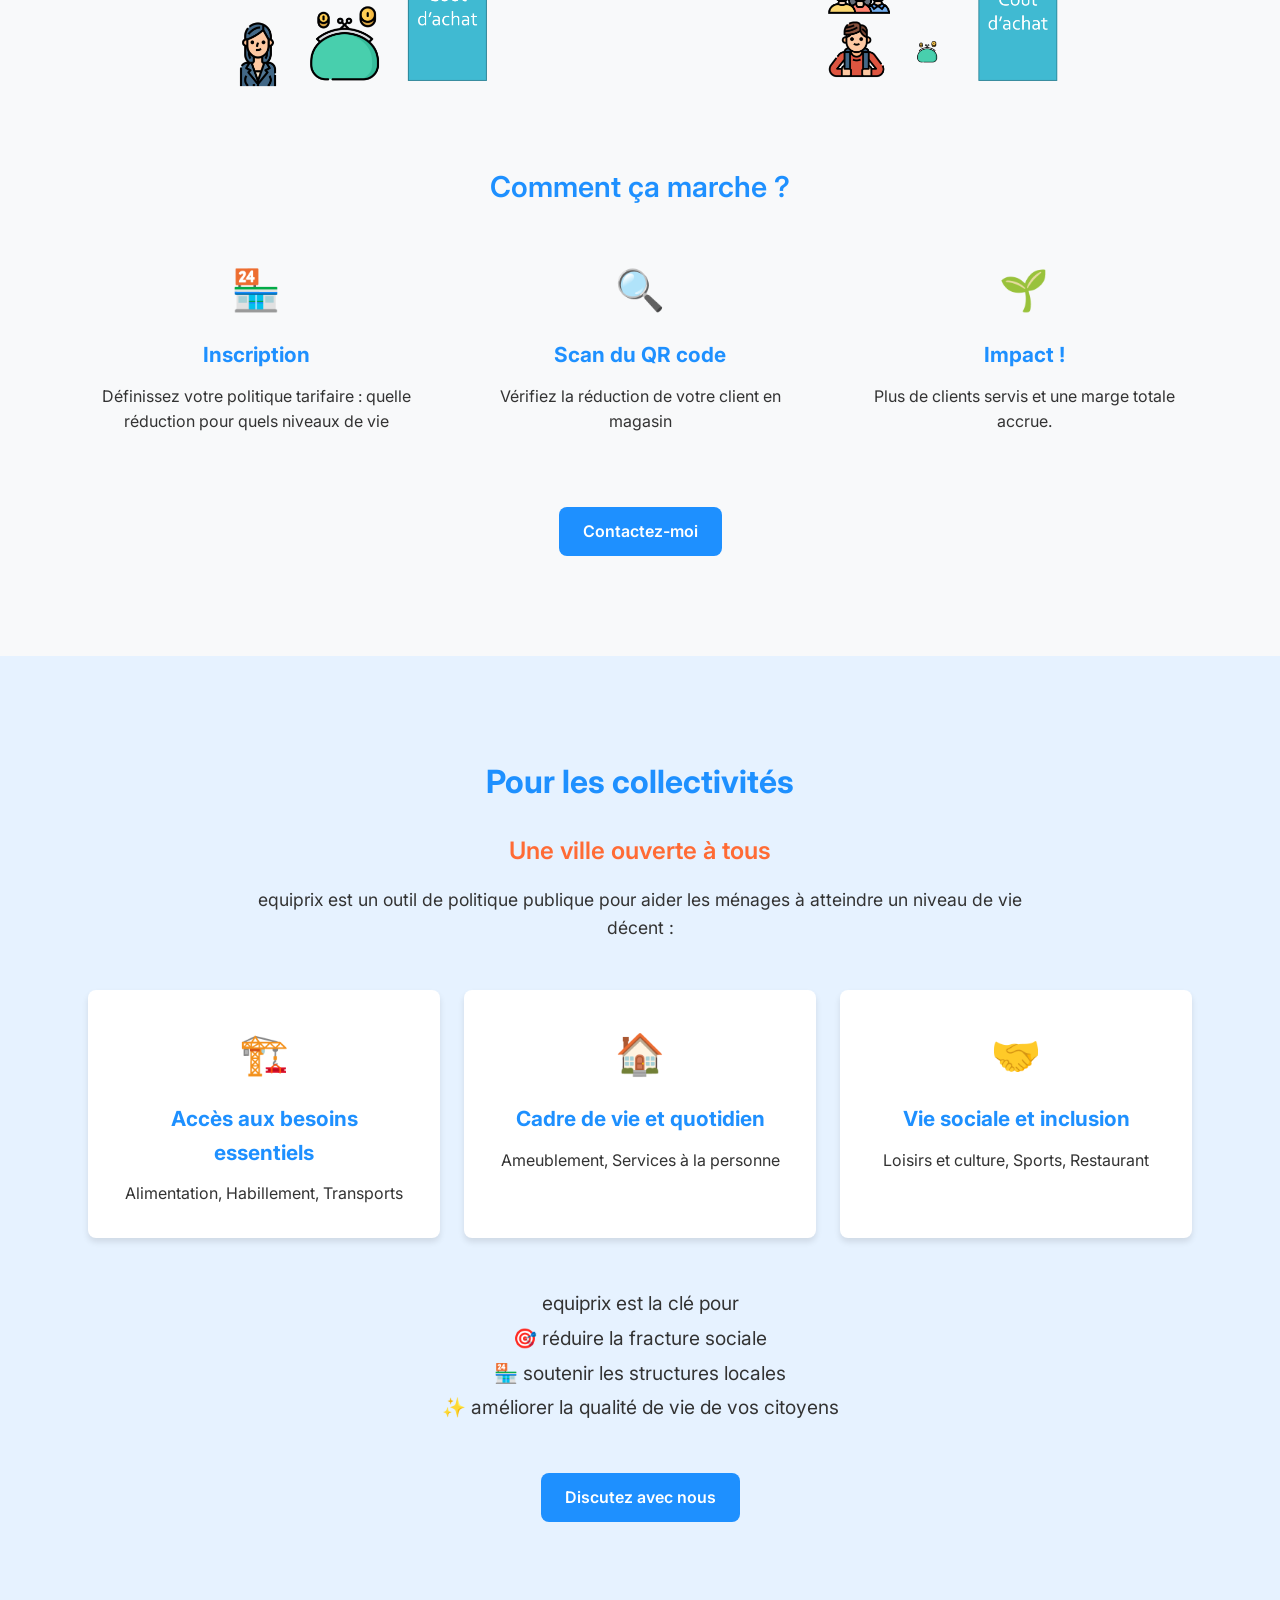
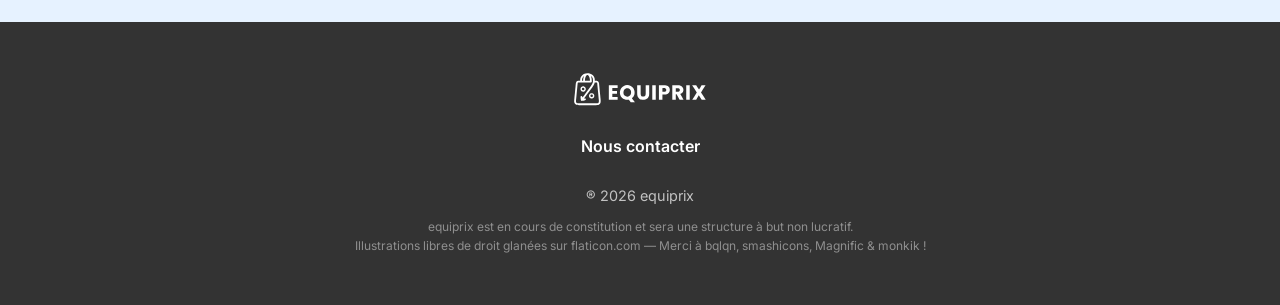
==== commit c9a98087: "Maquettes "dans un mobile" + carrousel partagés sur tout le site ; padding 3,5 %, radius 20px, flèch" ====
--- a/index.html
+++ b/index.html
@@ -90,25 +90,34 @@
         <div class="container">
             <h2 class="section-title">Pour les particuliers</h2>
             <p class="section-intro">Bénéficiez de réductions adaptées à vos revenus dans les commerces partenaires.</p>
-            
-            <div class="steps">
-                <div class="step">
+            <div class="ccm-carousel">
+            <!-- Pastilles au-dessus : visibles même si la maquette est haute (étape X sur 3) -->
+            <div class="ccm-dots" role="group" aria-label="Aller à l’étape">
+                <button type="button" class="ccm-dot actif" aria-label="Étape 1 sur 3 : Téléchargez l’app" aria-current="true"></button>
+                <button type="button" class="ccm-dot" aria-label="Étape 2 sur 3 : Certification instantanée"></button>
+                <button type="button" class="ccm-dot" aria-label="Étape 3 sur 3 : Scannez dans les magasins partenaires"></button>
+            </div>
+            <button type="button" class="ccm-arrow ccm-prev" aria-label="Étape précédente">‹</button>
+            <div class="steps ccm-grid" id="etapes-app" aria-roledescription="carrousel" aria-label="Les 3 étapes de l’application, faites défiler sur le côté">
+                <div class="step ccm-etape">
                     <div class="step-icon">📱</div>
                     <h3>Téléchargez l’app</h3>
                     <p>Envoyez vos justificatifs.</p>
-                    <img src="images/app-particulier-1.jpg" alt="Maquette application - Téléchargement" class="maquette-image">
-                </div>
-                <div class="step">
+                    <div class="ccm-phone"><img src="images/app-particulier-1.jpg" alt="Maquette application - Téléchargement" class="maquette-image"></div>
+                </div>
+                <div class="step ccm-etape">
                     <div class="step-icon">✅</div>
                     <h3>Certification instantanée</h3>
                     <p>Et calcul des réductions.</p>
-                    <img src="images/app-particulier-2.jpg" alt="Maquette application - Certification" class="maquette-image">
-                </div>
-                <div class="step">
+                    <div class="ccm-phone"><img src="images/app-particulier-2.jpg" alt="Maquette application - Certification" class="maquette-image"></div>
+                </div>
+                <div class="step ccm-etape">
                     <div class="step-icon">📲</div>
                     <h3>Scannez dans les magasins partenaires</h3>
-                    <img src="images/app-particulier-3.jpg" alt="Maquette application - Scan" class="maquette-image">
-                </div>
+                    <div class="ccm-phone"><img src="images/app-particulier-3.jpg" alt="Maquette application - Scan" class="maquette-image"></div>
+                </div>
+            </div>
+            <button type="button" class="ccm-arrow ccm-next" aria-label="Étape suivante">›</button>
             </div>
             
             <div class="section-cta">
@@ -226,6 +235,7 @@
     </footer>
 
     <!-- JavaScript -->
+    <script src="js/carrousel.js"></script>
     <script>
         // Menu mobile
         document.querySelector(".hamburger").addEventListener("click", function() {
--- a/style.css
+++ b/style.css
@@ -630,3 +630,162 @@
         display: none;
     }
 }
+
+/* ============================================
+   MAQUETTES D'APPLI « DANS UN MOBILE » + CARROUSEL
+   (partagé : accueil, /particuliers/, /commerces/)
+   - .ccm-phone : cadre téléphone autour de chaque capture d'écran
+     (contour noir ~3,5 % de la largeur, vrais arrondis de 20px) ;
+   - sur mobile (< 992px) : carrousel horizontal à scroll-snap, une
+     maquette visible + aperçu de la suivante, pastilles AU-DESSUS
+     (visibles sans scroller) et flèches latérales ‹ › ;
+   - sur desktop (>= 992px) : grille de 3 colonnes, pastilles et
+     flèches masquées.
+   JS associé : js/carrousel.js
+   ============================================ */
+.ccm-carousel {
+    position: relative;
+    margin-top: 48px;
+}
+
+.ccm-grid {
+    display: flex;
+    gap: 16px;
+    overflow-x: auto;
+    scroll-snap-type: x mandatory;
+    margin: 16px -24px 0;     /* le carrousel va jusqu'au bord de l'écran */
+    padding: 4px 24px 12px;   /* marge pour l'ombre + l'aperçu */
+    -webkit-overflow-scrolling: touch;
+    scrollbar-width: none;    /* barre masquée : pastilles + flèches + aperçu indiquent la suite */
+}
+
+.ccm-grid::-webkit-scrollbar {
+    display: none;
+}
+
+.ccm-etape {
+    flex: 0 0 80%;            /* 80 % : la maquette suivante dépasse un peu */
+    max-width: 80%;
+    scroll-snap-align: center;
+    text-align: center;
+}
+
+@media (min-width: 992px) {
+    .ccm-grid {
+        display: grid;
+        grid-template-columns: repeat(3, 1fr); /* 3 maquettes de gauche à droite */
+        gap: 24px;
+        overflow: visible;
+        scroll-snap-type: none;
+        margin: 16px auto 0;
+        padding: 0;
+        max-width: 1000px;
+    }
+
+    .ccm-etape {
+        flex: none;
+        max-width: none;
+    }
+
+    .ccm-dots,
+    .ccm-arrow {
+        display: none;
+    }
+}
+
+/* Cadre « téléphone » : contour noir (padding 3,5 %), vrais arrondis 20px
+   (les captures sont plus hautes que larges, un radius en % serait quasi droit) */
+.ccm-phone {
+    background: #111;
+    padding: 3.5%;
+    border-radius: 20px;
+    max-width: 250px;
+    margin: 0 auto 16px;
+    box-shadow: var(--shadow);
+}
+
+.ccm-phone img {
+    display: block;
+    width: 100%;
+    max-width: none;
+    height: auto;
+    margin: 0;
+    border-radius: 12px;      /* coins de l'écran, un peu plus petits que le cadre */
+    background: var(--white);
+    box-shadow: none;
+}
+
+/* Pastilles au-dessus du carrousel : visibles dès l'affichage, même si la
+   maquette est haute (elles indiquent « étape X sur 3 ») */
+.ccm-dots {
+    display: flex;
+    justify-content: center;
+    gap: 10px;
+    margin: 0 0 4px;
+}
+
+.ccm-dot {
+    width: 10px;
+    height: 10px;
+    border-radius: 50%;
+    border: none;
+    padding: 0;
+    background: #C7D9F2;
+    cursor: pointer;
+    transition: var(--transition);
+}
+
+.ccm-dot.actif {
+    background: var(--primary-color);
+    transform: scale(1.25);
+}
+
+/* Flèches latérales ‹ › : le visiteur comprend tout de suite qu'il peut faire
+   défiler (même quand les pastilles sont hors écran) */
+.ccm-arrow {
+    position: absolute;
+    top: 40%;                 /* centré sur la maquette (partie haute de l'étape) */
+    transform: translateY(-50%);
+    z-index: 2;
+    width: 40px;
+    height: 40px;
+    border-radius: 50%;
+    border: none;
+    background: rgba(255, 255, 255, 0.95);
+    color: var(--primary-color);
+    font-size: 1.4rem;
+    line-height: 1;
+    box-shadow: var(--shadow);
+    cursor: pointer;
+    display: flex;
+    align-items: center;
+    justify-content: center;
+}
+
+.ccm-prev { left: 4px; }
+.ccm-next { right: 4px; }
+
+.ccm-dot:focus-visible,
+.ccm-arrow:focus-visible {
+    outline: 2px solid var(--primary-color);
+    outline-offset: 3px;
+}
+
+.ccm-etape h3 {
+    color: var(--primary-color);
+    font-size: 1.05rem;
+    font-weight: 700;
+    margin-bottom: 8px;
+}
+
+.ccm-etape p {
+    color: var(--dark-gray);
+    font-size: 0.92rem;
+    line-height: 1.55;
+}
+
+/* Dans un cadre téléphone, l'image remplit le cadre (écrase .maquette-image / .step img) */
+.ccm-phone img.maquette-image {
+    margin: 0;
+    max-width: none;
+}
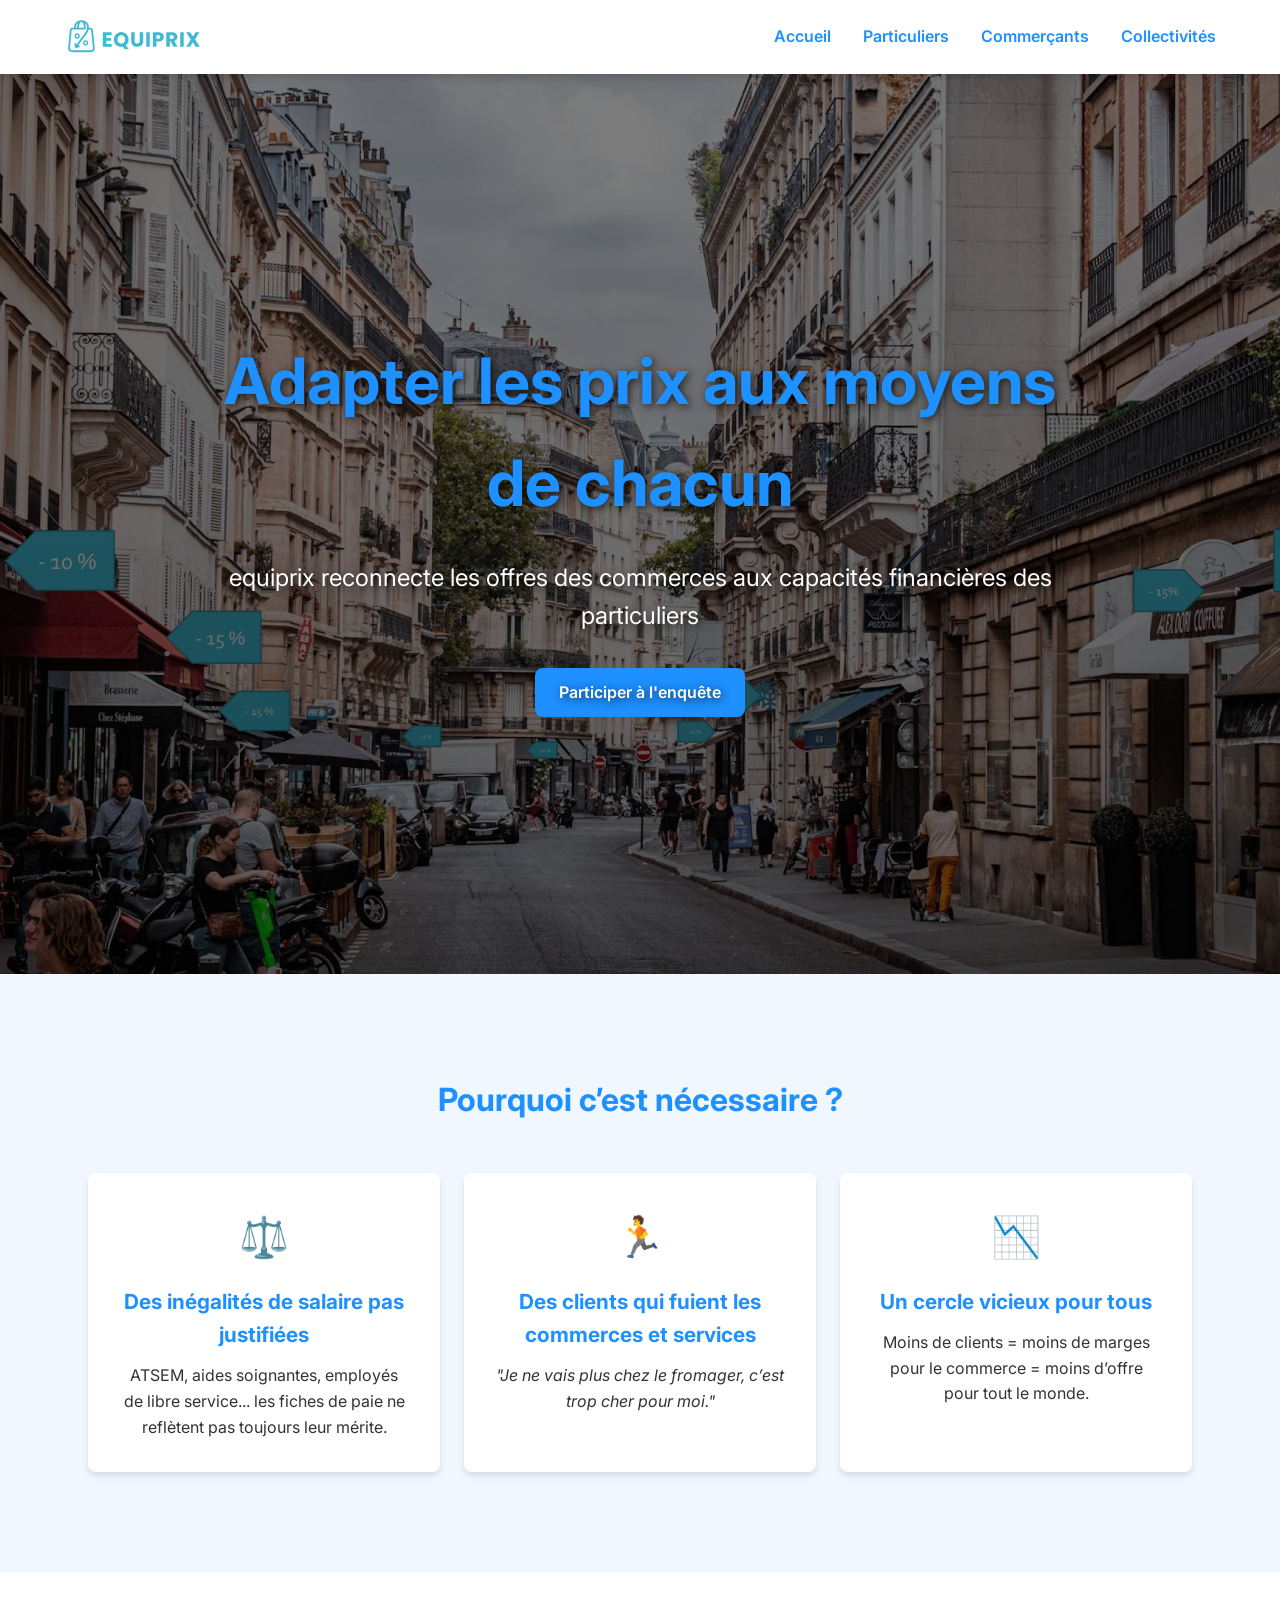
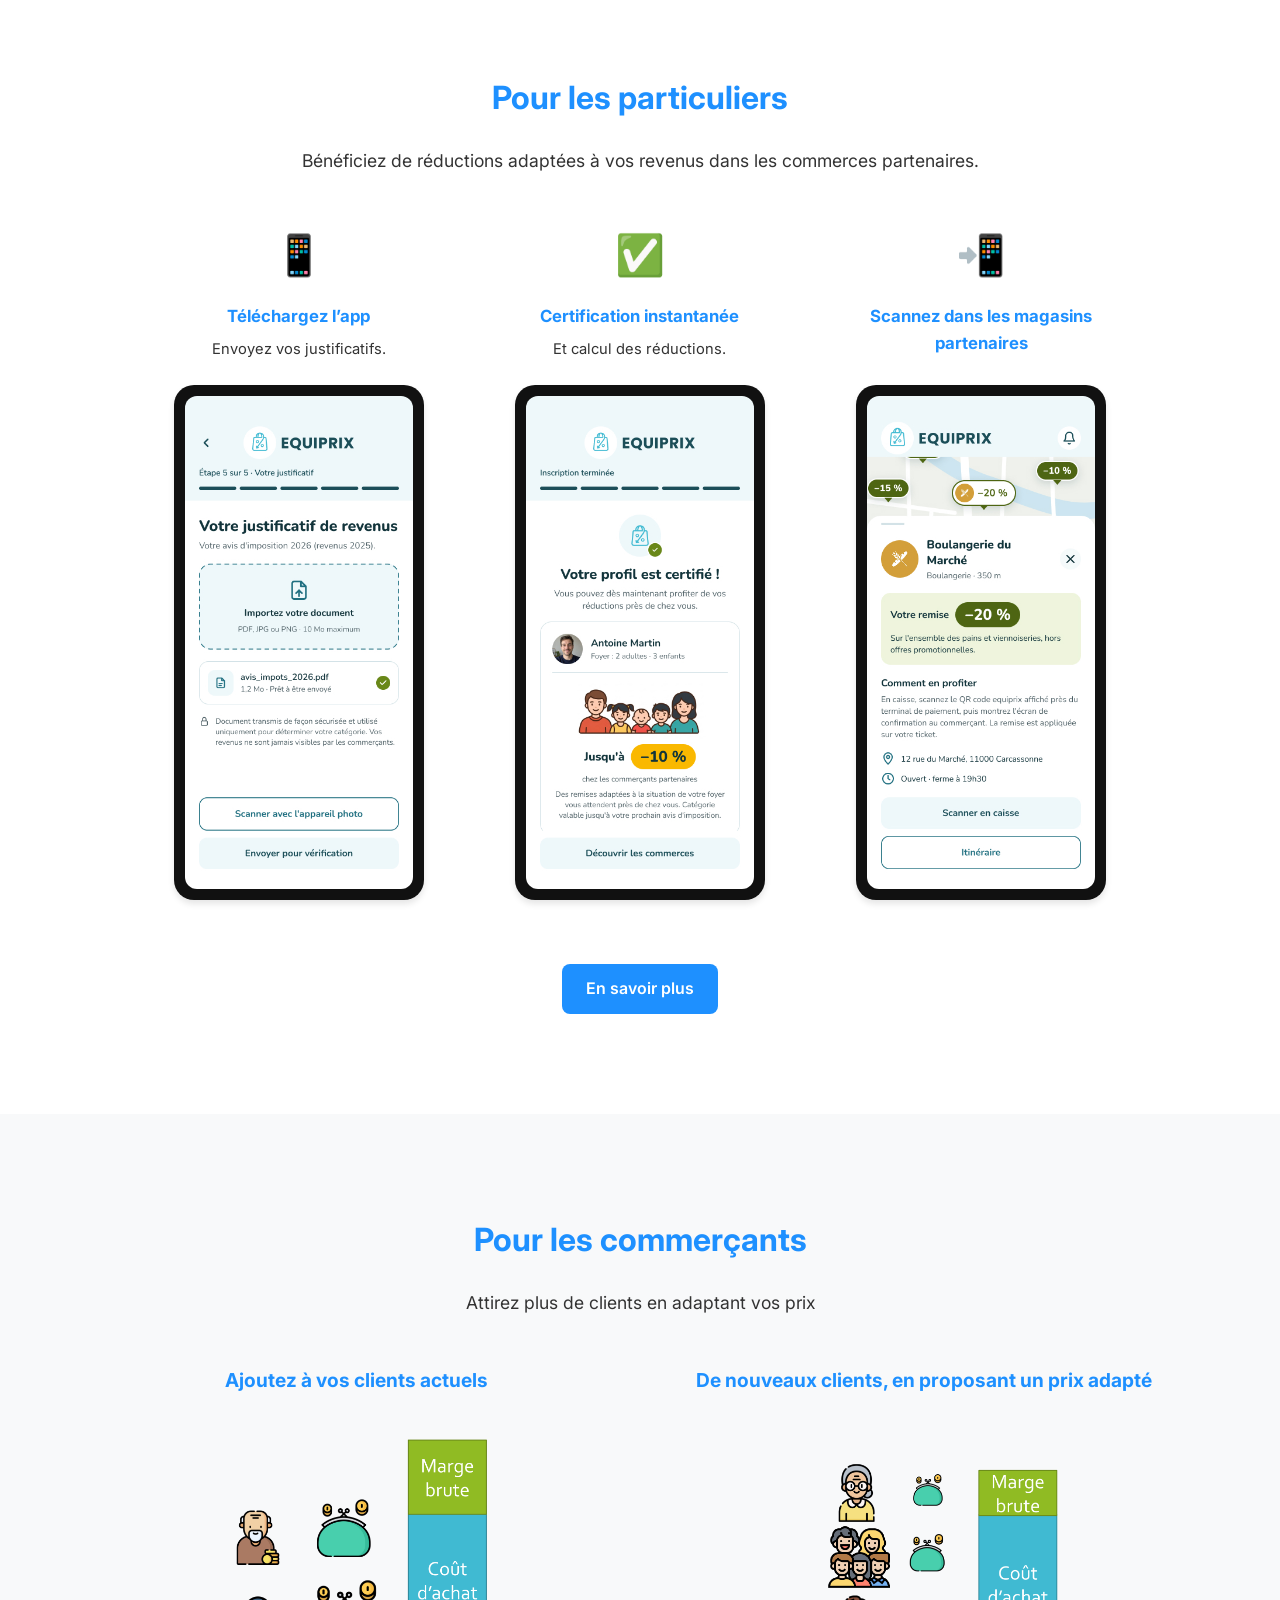
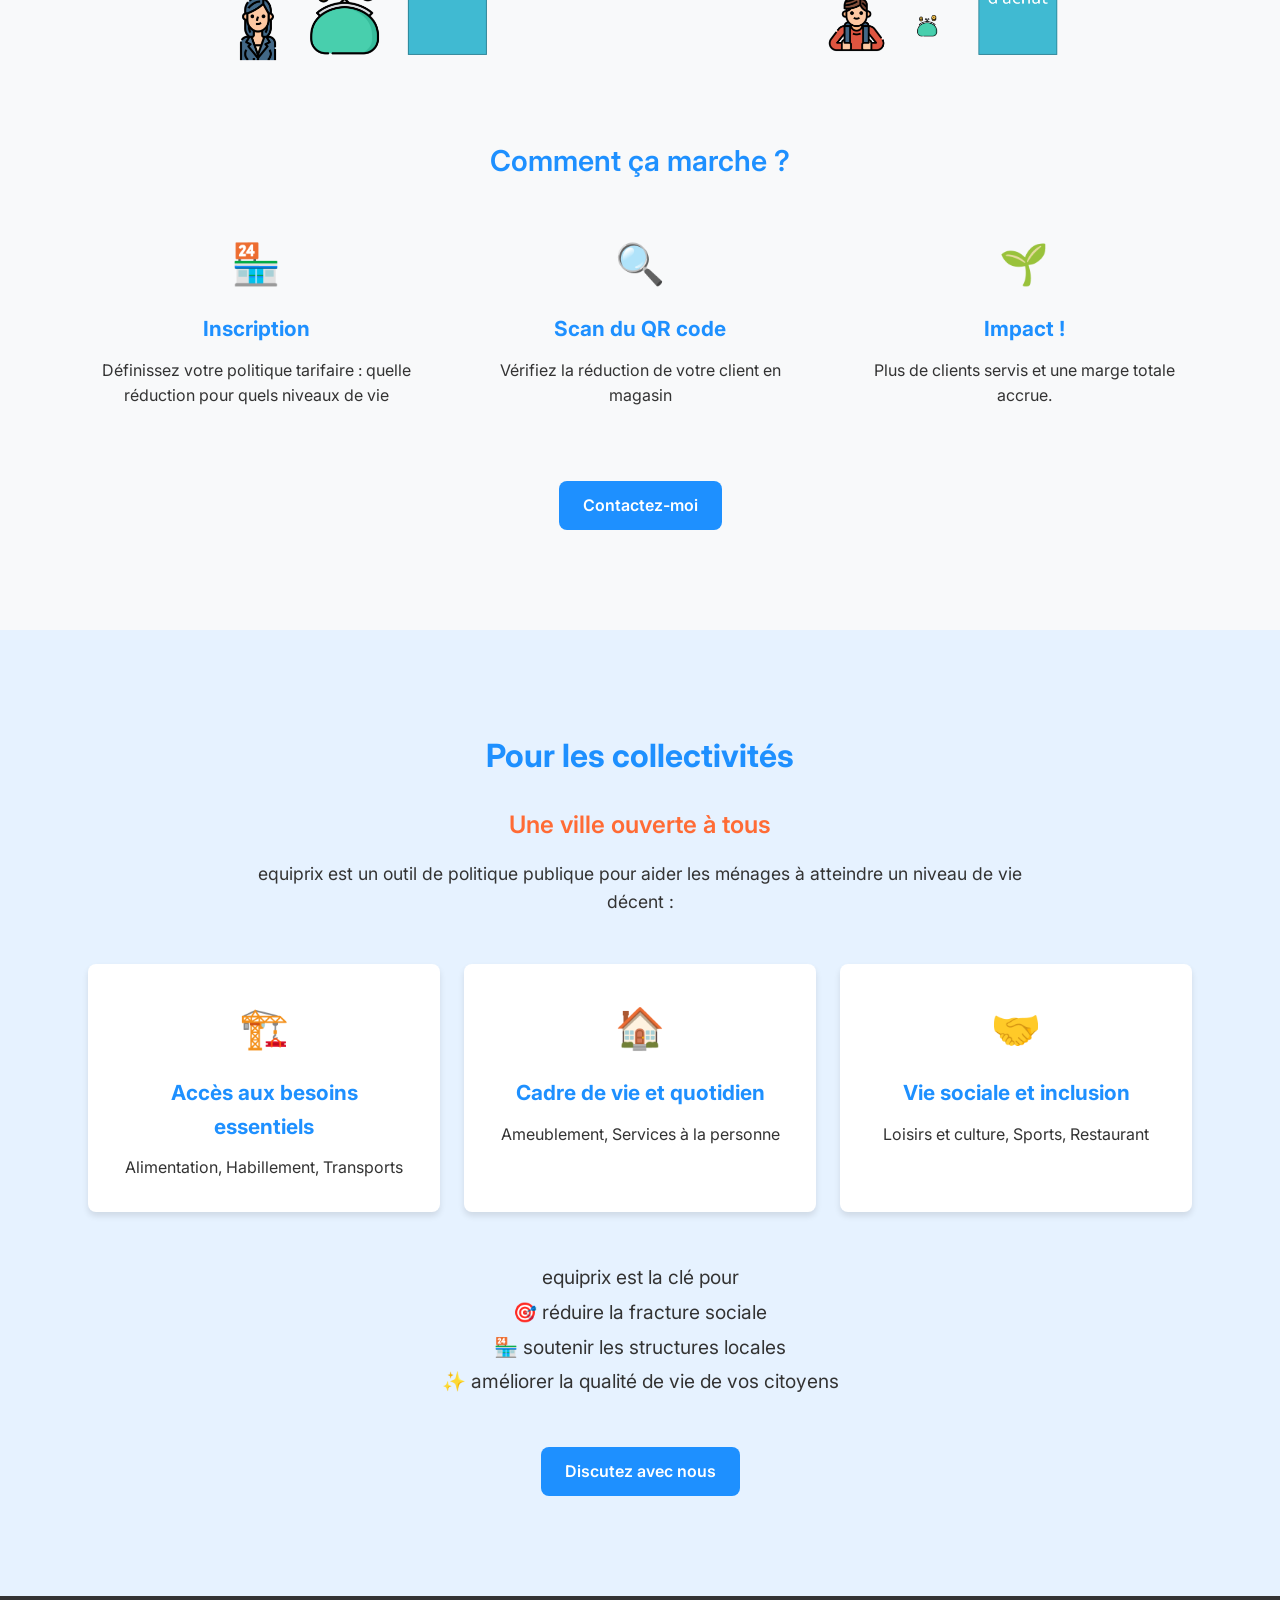
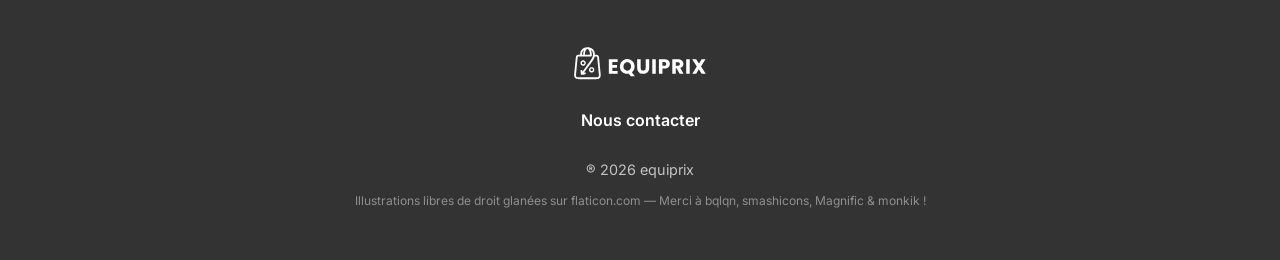
==== commit 013516bd: "Correctifs 6bafa31a : pastilles desktop, padding/radius particuliers, footers, textes, centrage mobi" ====
--- a/index.html
+++ b/index.html
@@ -228,7 +228,6 @@
                 </div>
 
                 <p class="copyright">&reg; 2026 equiprix</p>
-                <p class="footer-mentions">equiprix est en cours de constitution et sera une structure à but non lucratif.</p>
                 <p class="footer-mentions">Illustrations libres de droit glanées sur flaticon.com — Merci à bqlqn, smashicons, Magnific &amp; monkik !</p>
             </div>
         </div>
--- a/style.css
+++ b/style.css
@@ -789,3 +789,43 @@
     margin: 0;
     max-width: none;
 }
+
+/* ============================================
+   CORRECTIFS carrousel (placés exprès EN FIN de fichier :
+   une règle de base située après un @media de même spécificité gagnerait
+   sinon la cascade — c'est ce qui affichait pastilles/flèches en desktop)
+   ============================================ */
+/* Desktop (>= 992px) : grille 3 colonnes, pastilles et flèches masquées */
+@media (min-width: 992px) {
+    .ccm-dots,
+    .ccm-arrow {
+        display: none;
+    }
+}
+
+/* Mobile : une seule étape, pleine largeur de la piste (donc bien centrée
+   entre les 24px de padding) + aperçu de la suivante via les flèches/pastilles */
+@media (max-width: 991.98px) {
+    .ccm-etape {
+        flex: 0 0 100%;
+        max-width: 100%;
+    }
+}
+
+/* Blocs « étapes » centrés horizontalement (maquette + titre + texte) */
+.ccm-carousel .ccm-etape {
+    align-items: center;
+    text-align: center;
+}
+
+.ccm-etape h3,
+.ccm-etape p {
+    text-align: center;
+    margin-left: auto;
+    margin-right: auto;
+}
+
+/* Accueil : les maquettes des étapes sont alignées en bas (desktop) */
+.step .ccm-phone {
+    margin-top: auto;
+}
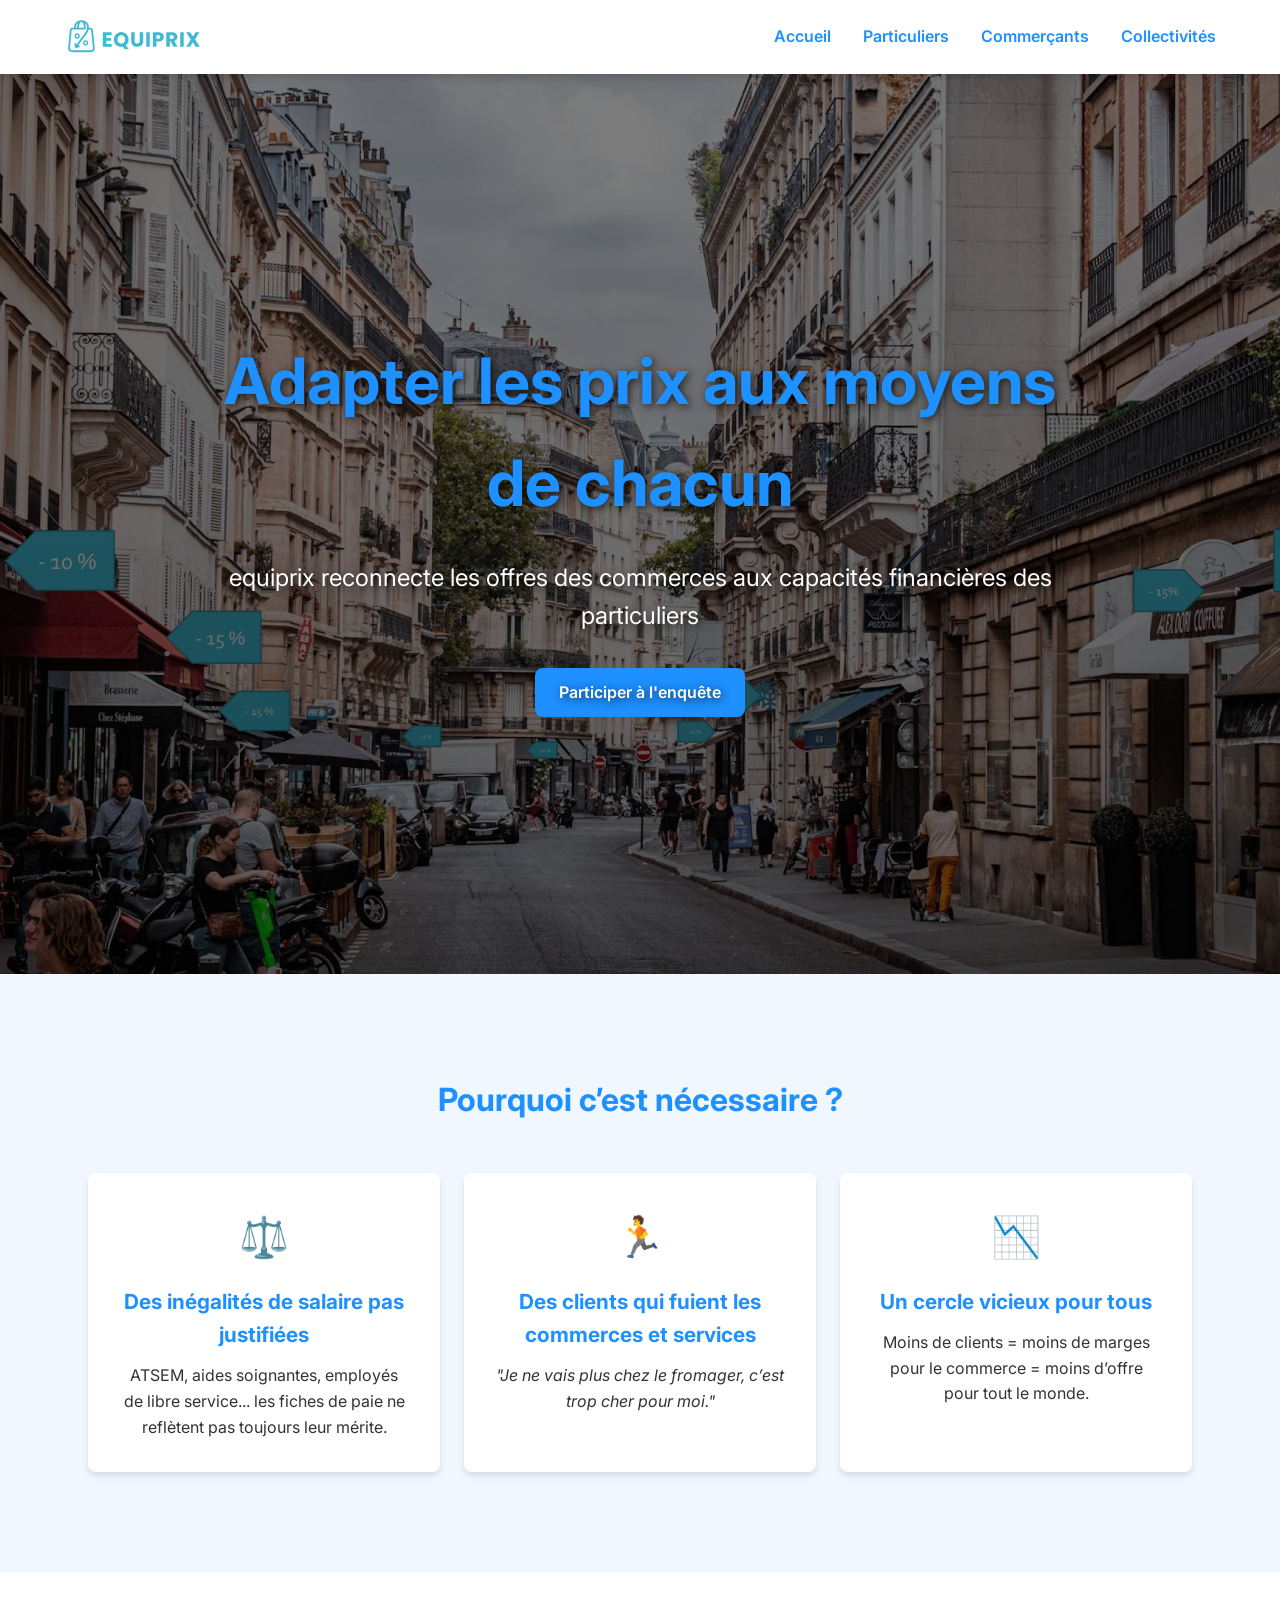
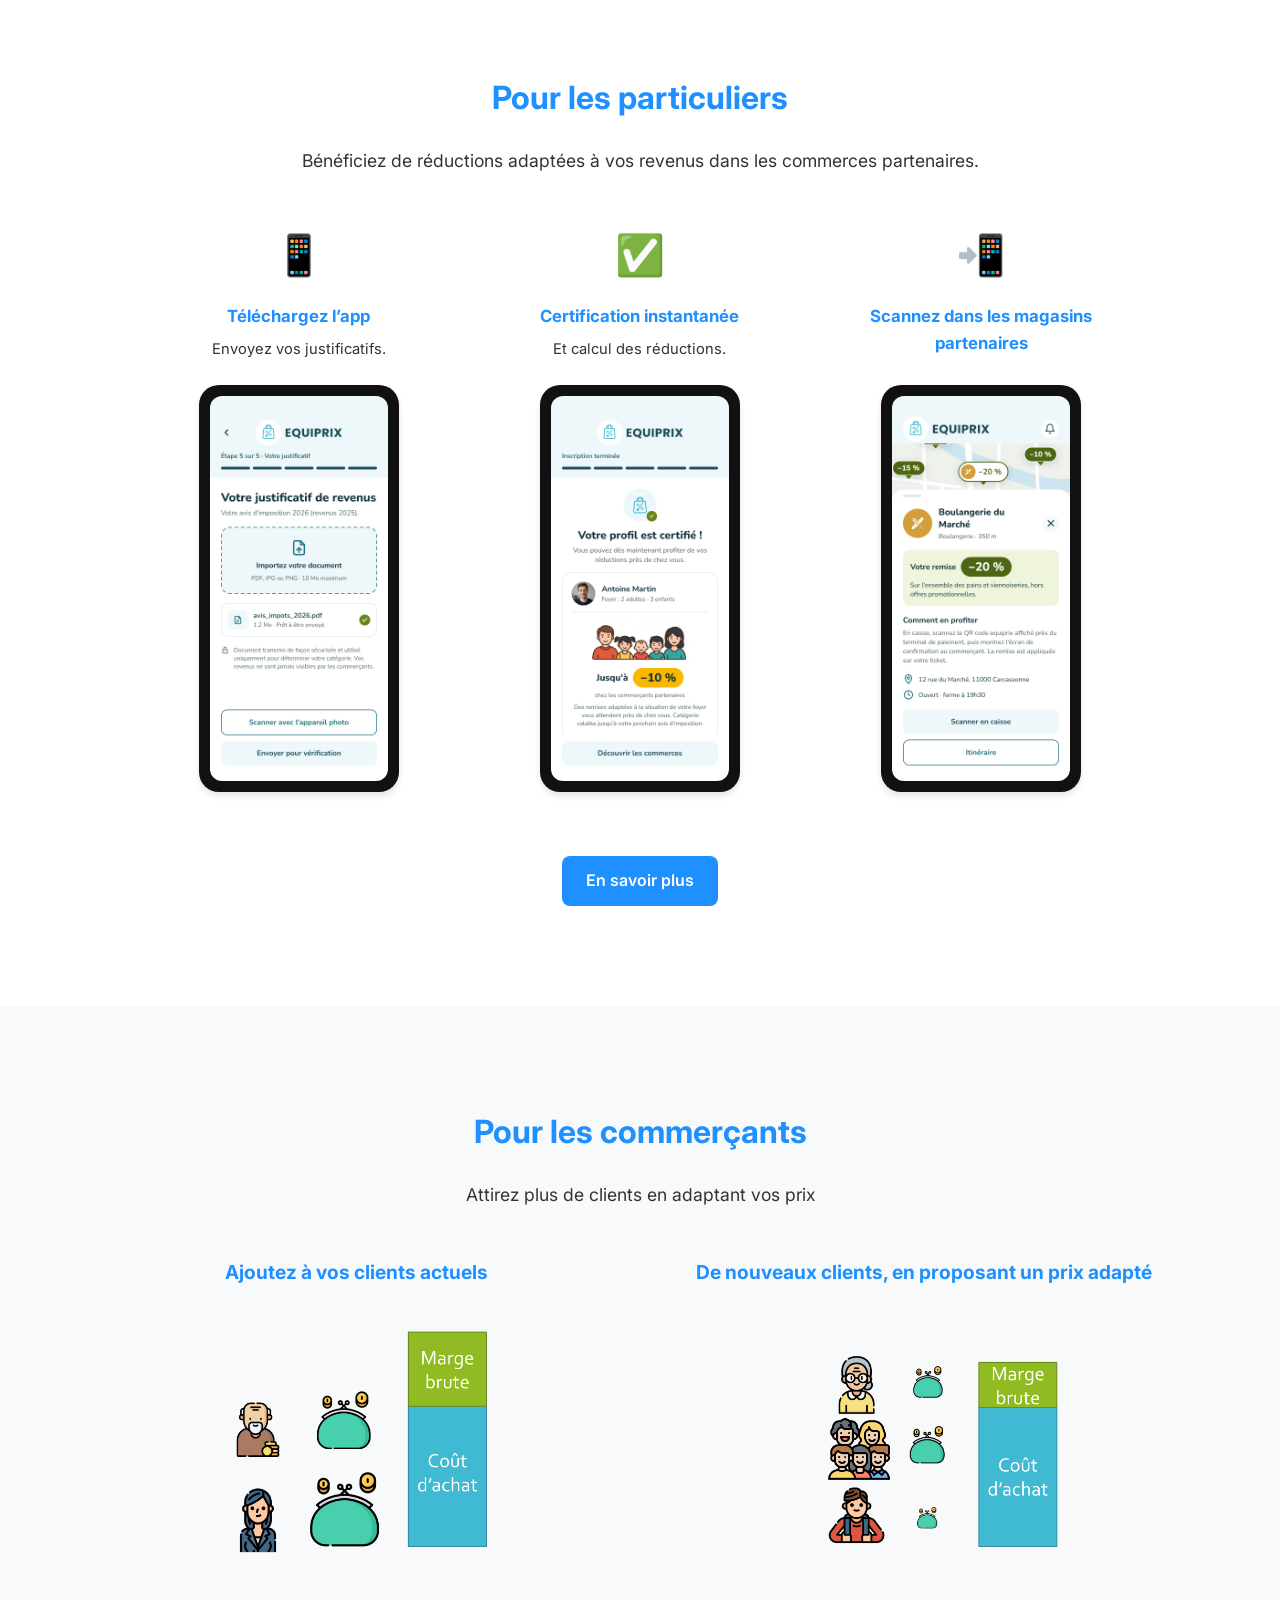
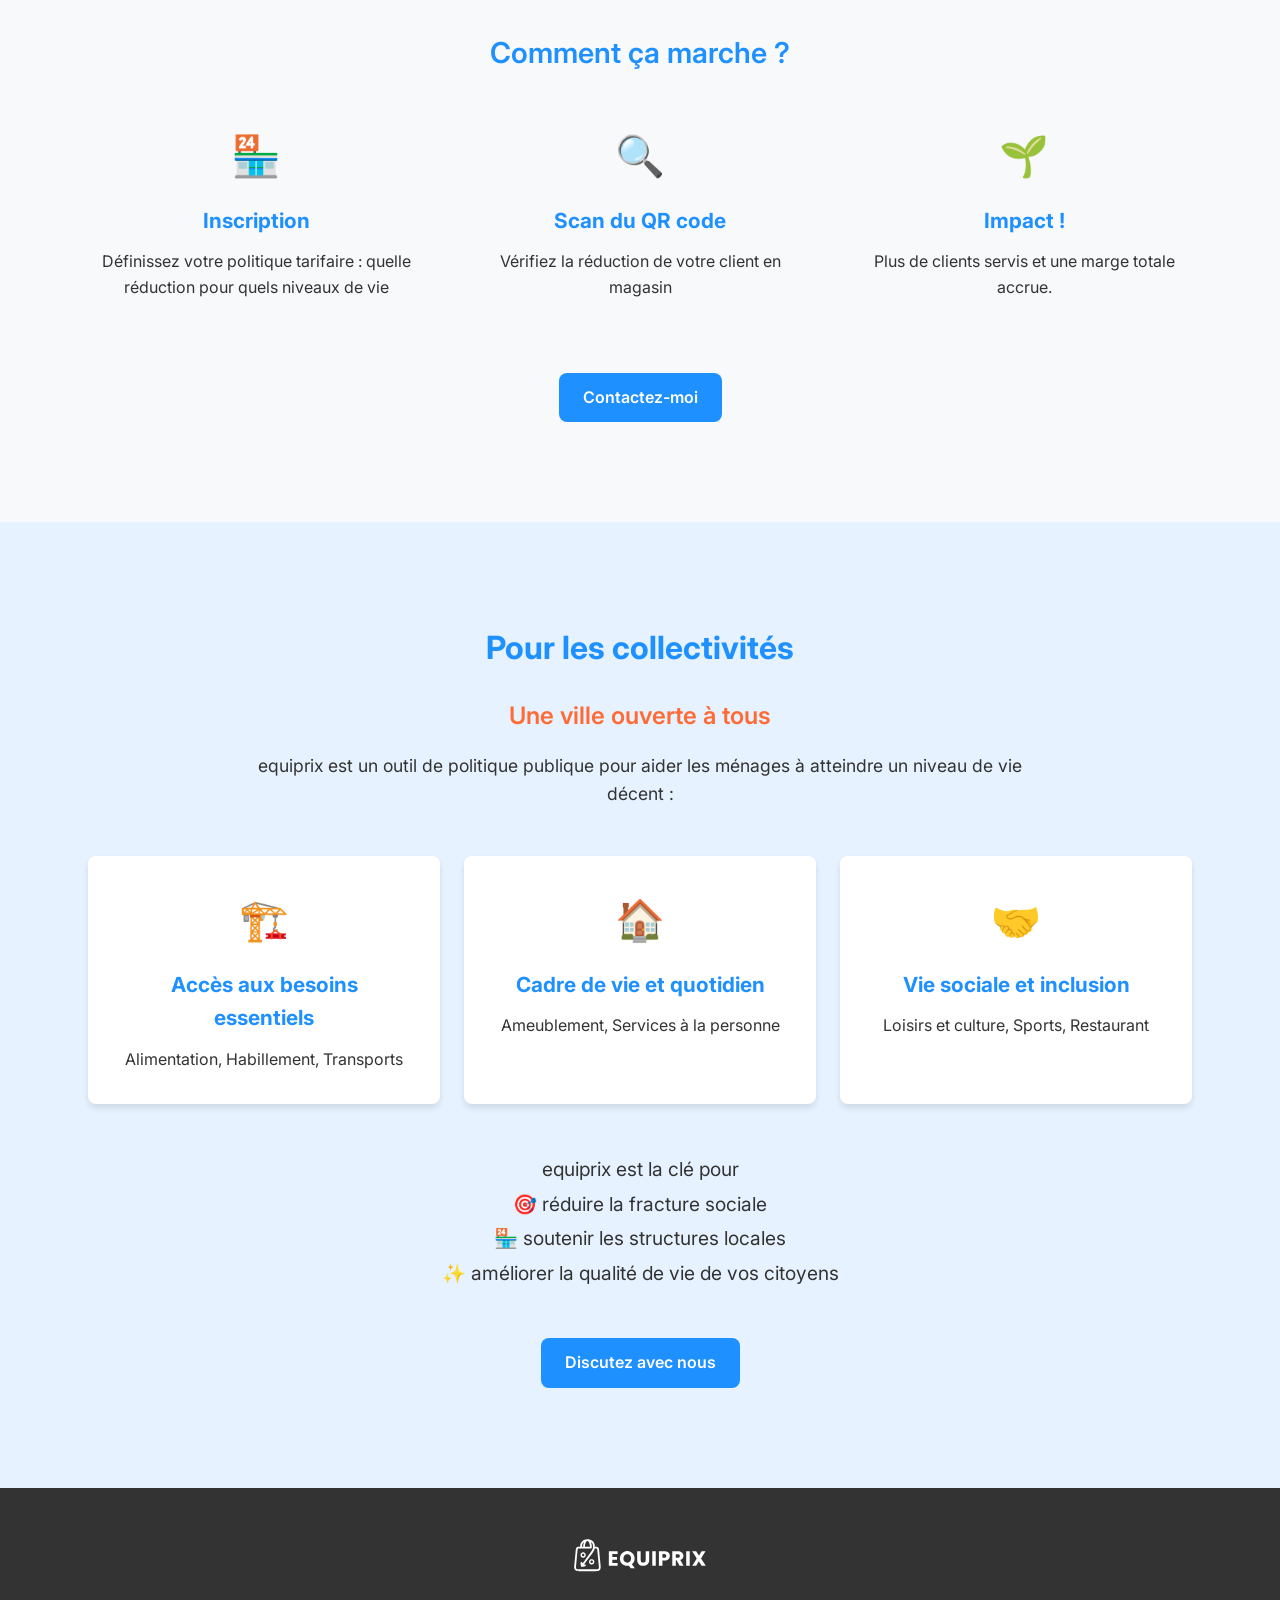
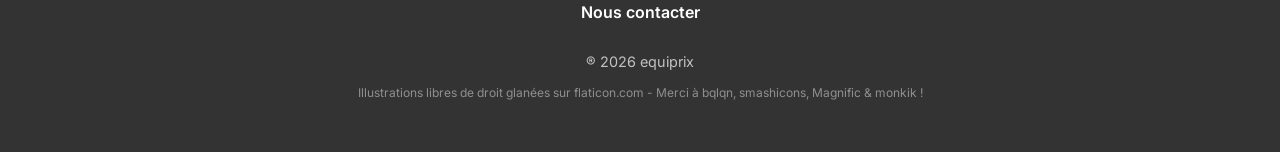
==== commit 307be87a: "Retours 6e69b743 : tirets classiques "-" partout a la place des tirets longs Regle retenue pour tout" ====
--- a/index.html
+++ b/index.html
@@ -228,7 +228,7 @@
                 </div>
 
                 <p class="copyright">&reg; 2026 equiprix</p>
-                <p class="footer-mentions">Illustrations libres de droit glanées sur flaticon.com — Merci à bqlqn, smashicons, Magnific &amp; monkik !</p>
+                <p class="footer-mentions">Illustrations libres de droit glanées sur flaticon.com - Merci à bqlqn, smashicons, Magnific &amp; monkik !</p>
             </div>
         </div>
     </footer>
--- a/style.css
+++ b/style.css
@@ -699,7 +699,7 @@
     background: #111;
     padding: 3.5%;
     border-radius: 20px;
-    max-width: 250px;
+    max-width: 200px;
     margin: 0 auto 16px;
     box-shadow: var(--shadow);
 }
@@ -744,7 +744,7 @@
    défiler (même quand les pastilles sont hors écran) */
 .ccm-arrow {
     position: absolute;
-    top: 40%;                 /* centré sur la maquette (partie haute de l'étape) */
+    top: 295px;                /* ≈ mi-hauteur de la maquette (250px de large, ratio 390×844, padding 3,5 %) */
     transform: translateY(-50%);
     z-index: 2;
     width: 40px;
@@ -793,7 +793,7 @@
 /* ============================================
    CORRECTIFS carrousel (placés exprès EN FIN de fichier :
    une règle de base située après un @media de même spécificité gagnerait
-   sinon la cascade — c'est ce qui affichait pastilles/flèches en desktop)
+   sinon la cascade - c'est ce qui affichait pastilles/flèches en desktop)
    ============================================ */
 /* Desktop (>= 992px) : grille 3 colonnes, pastilles et flèches masquées */
 @media (min-width: 992px) {
@@ -829,3 +829,16 @@
 .step .ccm-phone {
     margin-top: auto;
 }
+
+/* Mobile : la maquette passe EN HAUT de l'étape (comme sur /commerces/), pour que
+   les flèches ‹ › (top: 295px) tombent bien à mi-hauteur de la maquette sur les
+   deux pages. En desktop, la maquette reste en bas de l'étape (margin-top: auto). */
+@media (max-width: 991.98px) {
+    .ccm-etape .ccm-phone {
+        order: -1;
+    }
+
+    .step .ccm-phone {
+        margin-top: 0; /* sinon le margin-top:auto (alignement bas desktop) la rejette en bas */
+    }
+}
